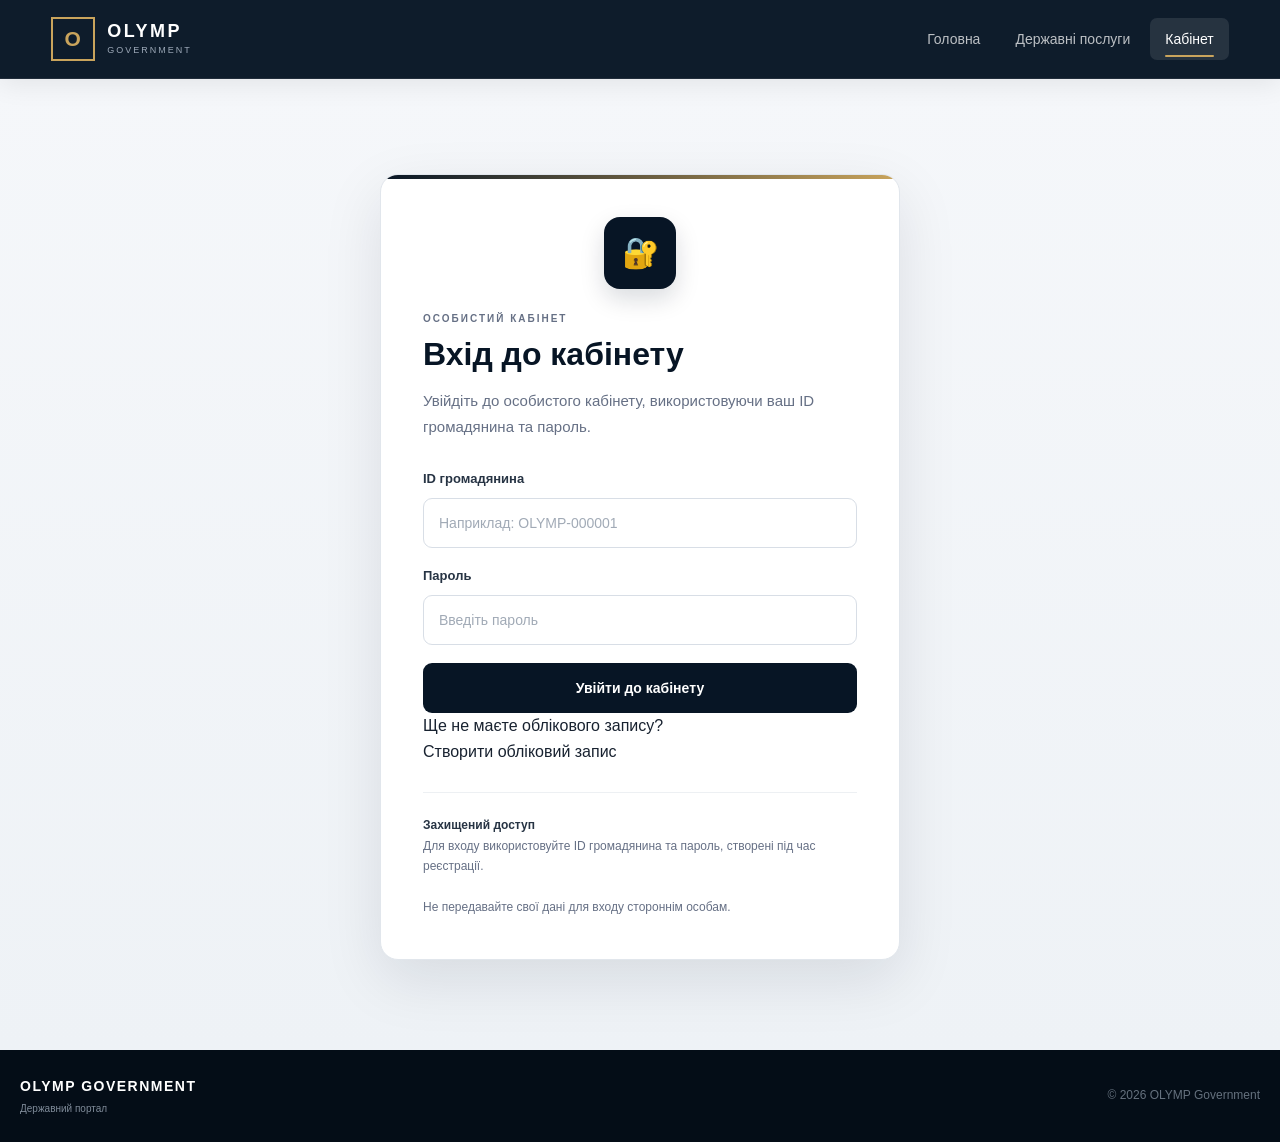
==== cabinet.html @ 383727b8 "Update cabinet.html" ====
<!DOCTYPE html>
<html lang="uk">

<head>

    <meta charset="UTF-8">

    <meta
        name="viewport"
        content="width=device-width, initial-scale=1.0"
    >

    <title>Особистий кабінет | OLYMP Government</title>

    <meta
        name="description"
        content="Особистий кабінет громадянина OLYMP Government"
    >

    <link
        rel="stylesheet"
        href="cabinet.css"
    >

</head>


<body>


<!-- =====================================================
     HEADER
===================================================== -->

<header class="cabinet-header">

    <div class="header-inner">


        <!-- BRAND -->

        <a
            href="index.html"
            class="brand"
        >

            <div class="brand-emblem">
                O
            </div>

            <div class="brand-text">

                <strong>
                    OLYMP
                </strong>

                <span>
                    GOVERNMENT
                </span>

            </div>

        </a>


        <!-- NAVIGATION -->

        <nav class="cabinet-nav">

            <a href="index.html">
                Головна
            </a>

            <a href="index.html#services">
                Державні послуги
            </a>

            <a
                href="cabinet.html"
                class="active"
            >
                Кабінет
            </a>

        </nav>


    </div>

</header>



<!-- =====================================================
     MAIN
===================================================== -->

<main class="cabinet-main">


    <!-- =================================================
         LOGIN
    ================================================== -->

    <section
        id="loginSection"
        class="login-section"
    >

        <div class="login-container">


            <div class="login-icon">
                🔐
            </div>


            <div class="section-label">
                ОСОБИСТИЙ КАБІНЕТ
            </div>


            <h1>
                Вхід до кабінету
            </h1>


            <p class="login-description">

                Увійдіть до особистого кабінету,
                використовуючи ваш ID громадянина
                та пароль.

            </p>


            <!-- LOGIN FORM -->

            <form
                id="loginForm"
                class="login-form"
                autocomplete="on"
            >


                <!-- ID -->

                <div class="form-group">

                    <label for="citizenId">
                        ID громадянина
                    </label>

                    <input
                        type="text"
                        id="citizenId"
                        name="citizenId"
                        placeholder="Наприклад: OLYMP-000001"
                        autocomplete="username"
                        autocapitalize="characters"
                        spellcheck="false"
                        required
                    >

                </div>


                <!-- PASSWORD -->

                <div class="form-group">

                    <label for="citizenPassword">
                        Пароль
                    </label>

                    <input
                        type="password"
                        id="citizenPassword"
                        name="password"
                        placeholder="Введіть пароль"
                        autocomplete="current-password"
                        required
                    >

                </div>


                <!-- ERROR -->

                <div
                    id="loginError"
                    class="form-error"
                ></div>


                <!-- BUTTON -->

                <button
                    type="submit"
                    id="loginButton"
                    class="primary-button"
                >

                    <span id="loginButtonText">
                        Увійти до кабінету
                    </span>

                </button>


            </form>


            <!-- REGISTER -->

            <div class="login-register">

                <p>
                    Ще не маєте облікового запису?
                </p>

                <a
                    href="register.html"
                    class="secondary-button"
                >
                    Створити обліковий запис
                </a>

            </div>


            <!-- HELP -->

            <div class="login-help">

                <strong>
                    Захищений доступ
                </strong>

                <br>

                Для входу використовуйте
                ID громадянина та пароль,
                створені під час реєстрації.

                <br><br>

                Не передавайте свої дані
                для входу стороннім особам.

            </div>


        </div>

    </section>



    <!-- =================================================
         CABINET
    ================================================== -->

    <section
        id="cabinetSection"
        class="cabinet-section hidden"
    >


        <!-- =================================================
             CABINET HEADER
        ================================================== -->

        <div class="cabinet-title-row">


            <div class="cabinet-welcome">


                <!-- SMALL AVATAR -->

                <div
                    id="cabinetHeaderAvatar"
                    class="cabinet-header-avatar"
                >

                    <span
                        id="cabinetHeaderAvatarPlaceholder"
                    >
                        👤
                    </span>

                    <img
                        id="cabinetHeaderAvatarImage"
                        src=""
                        alt="Аватар профілю"
                        style="display:none;"
                    >

                </div>


                <div>

                    <div class="section-label">
                        ОСОБИСТИЙ КАБІНЕТ
                    </div>


                    <h1>
                        Вітаємо у вашому кабінеті
                    </h1>


                    <p>
                        Тут зберігається ваша особиста
                        інформація та історія державних звернень.
                    </p>

                </div>


            </div>


            <button
                type="button"
                id="logoutButton"
                class="logout-button"
            >

                Вийти

            </button>


        </div>



        <!-- =================================================
             PROFILE
        ================================================== -->

        <section class="profile-card">


            <div class="card-header">


                <div>

                    <div class="card-label">
                        ГРОМАДЯНИН
                    </div>

                    <h2>
                        Особиста інформація
                    </h2>

                </div>


                <!-- =================================================
                     PROFILE AVATAR
                ================================================== -->

                <div
                    id="profileAvatar"
                    class="profile-avatar"
                    title="Аватар профілю"
                >

                    <span
                        id="profileAvatarPlaceholder"
                    >
                        👤
                    </span>

                    <img
                        id="profileAvatarImage"
                        src=""
                        alt="Аватар профілю"
                        style="display:none;"
                    >

                </div>


            </div>



            <!-- =================================================
                 PROFILE GRID
            ================================================== -->

            <div class="profile-grid">


                <!-- ID -->

                <div class="info-item">

                    <span>
                        ID громадянина
                    </span>

                    <strong
                        id="profileCitizenId"
                    >
                        —
                    </strong>

                </div>


                <!-- FULL NAME -->

                <div class="info-item">

                    <span>
                        ПІБ
                    </span>

                    <strong
                        id="profileFullName"
                    >
                        —
                    </strong>

                </div>


                <!-- BIRTH DATE -->

                <div class="info-item">

                    <span>
                        Дата народження
                    </span>

                    <strong
                        id="profileBirthDate"
                    >
                        —
                    </strong>

                </div>


                <!-- PHONE -->

                <div class="info-item">

                    <span>
                        Телефон
                    </span>

                    <strong
                        id="profilePhone"
                    >
                        —
                    </strong>

                </div>


                <!-- EMAIL -->

                <div class="info-item">

                    <span>
                        Email
                    </span>

                    <strong
                        id="profileEmail"
                    >
                        —
                    </strong>

                </div>


                <!-- DISCORD -->

                <div class="info-item">

                    <span>
                        Discord
                    </span>

                    <strong
                        id="profileDiscord"
                    >
                        —
                    </strong>

                </div>


                <!-- AVATAR -->

                <div class="info-item">

                    <span>
                        Аватар профілю
                    </span>

                    <strong
                        id="profileAvatarUrl"
                    >
                        Не встановлено
                    </strong>

                </div>


                <!-- REGISTRATION DATE -->

                <div class="info-item">

                    <span>
                        Дата реєстрації
                    </span>

                    <strong
                        id="profileCreatedAt"
                    >
                        —
                    </strong>

                </div>


                <!-- STATUS -->

                <div class="info-item">

                    <span>
                        Статус облікового запису
                    </span>

                    <strong
                        id="profileStatus"
                    >
                        —
                    </strong>

                </div>


            </div>


            <!-- =================================================
                 AVATAR SETTINGS
            ================================================== -->

            <div
                class="profile-avatar-settings"
                id="avatarSettings"
            >

                <div class="avatar-settings-header">

                    <div>

                        <div class="card-label">
                            НАЛАШТУВАННЯ ПРОФІЛЮ
                        </div>

                        <h3>
                            Аватар профілю
                        </h3>

                    </div>

                </div>


                <p class="avatar-description">

                    Вкажіть пряме посилання на зображення,
                    яке буде використовуватися як ваш аватар.

                </p>


                <div class="avatar-form">


                    <div class="form-group">

                        <label for="avatarUrlInput">
                            Посилання на аватар
                        </label>

                        <input
                            type="url"
                            id="avatarUrlInput"
                            name="avatar"
                            placeholder="https://example.com/avatar.png"
                            autocomplete="off"
                        >

                        <small>
                            Використовуйте пряме посилання
                            на зображення JPG, PNG або WEBP.
                        </small>

                    </div>


                    <button
                        type="button"
                        id="saveAvatarButton"
                        class="primary-button"
                    >

                        Зберегти аватар

                    </button>


                </div>


                <!-- AVATAR PREVIEW -->

                <div
                    id="avatarPreview"
                    class="avatar-preview"
                    style="display:none;"
                >

                    <span>
                        Попередній перегляд
                    </span>

                    <img
                        id="avatarPreviewImage"
                        src=""
                        alt="Попередній перегляд аватара"
                    >

                </div>


                <!-- AVATAR ERROR -->

                <div
                    id="avatarError"
                    class="form-error"
                ></div>

            </div>


        </section>



        <!-- =================================================
             STATISTICS
        ================================================== -->

        <section class="statistics-section">


            <div class="section-heading">

                <div class="card-label">
                    СТАТИСТИКА
                </div>

                <h2>
                    Мої звернення
                </h2>

            </div>



            <div class="statistics-grid">


                <!-- TOTAL -->

                <div class="stat-card">

                    <div class="stat-icon">
                        📋
                    </div>

                    <div class="stat-content">

                        <span>
                            Всього заявок
                        </span>

                        <strong
                            id="statTotal"
                        >
                            0
                        </strong>

                    </div>

                </div>


                <!-- PENDING -->

                <div class="stat-card">

                    <div class="stat-icon">
                        🟡
                    </div>

                    <div class="stat-content">

                        <span>
                            На розгляді
                        </span>

                        <strong
                            id="statPending"
                        >
                            0
                        </strong>

                    </div>

                </div>


                <!-- ACCEPTED -->

                <div class="stat-card">

                    <div class="stat-icon">
                        🔵
                    </div>

                    <div class="stat-content">

                        <span>
                            Прийнято
                        </span>

                        <strong
                            id="statAccepted"
                        >
                            0
                        </strong>

                    </div>

                </div>


                <!-- COMPLETED -->

                <div class="stat-card">

                    <div class="stat-icon">
                        🟢
                    </div>

                    <div class="stat-content">

                        <span>
                            Виконано
                        </span>

                        <strong
                            id="statCompleted"
                        >
                            0
                        </strong>

                    </div>

                </div>


                <!-- REJECTED -->

                <div class="stat-card">

                    <div class="stat-icon">
                        🔴
                    </div>

                    <div class="stat-content">

                        <span>
                            Відхилено
                        </span>

                        <strong
                            id="statRejected"
                        >
                            0
                        </strong>

                    </div>

                </div>


                <!-- CLOSED -->

                <div class="stat-card">

                    <div class="stat-icon">
                        ⚫
                    </div>

                    <div class="stat-content">

                        <span>
                            Закрито
                        </span>

                        <strong
                            id="statClosed"
                        >
                            0
                        </strong>

                    </div>

                </div>


            </div>

        </section>



        <!-- =================================================
             APPLICATIONS
        ================================================== -->

        <section class="applications-section">


            <div class="section-heading">


                <div>

                    <div class="card-label">
                        ДЕРЖАВНІ ЗВЕРНЕННЯ
                    </div>

                    <h2>
                        Мої заявки
                    </h2>

                    <p>
                        Перегляд усіх ваших звернень
                        до державних органів.
                    </p>

                </div>


                <a
                    href="index.html#services"
                    class="secondary-button"
                >
                    Подати нову заявку
                </a>


            </div>



            <!-- APPLICATIONS LIST -->

            <div
                id="applicationsList"
                class="applications-list"
            >


                <!-- LOADING -->

                <div
                    id="applicationsLoading"
                    class="applications-loading"
                >

                    <div class="loader"></div>

                    <span>
                        Завантаження заявок...
                    </span>

                </div>


                <!-- EMPTY -->

                <div
                    id="applicationsEmpty"
                    class="history-empty hidden"
                >

                    <div class="history-icon">
                        📁
                    </div>

                    <h3>
                        У вас ще немає заявок
                    </h3>

                    <p>
                        Після подання державного звернення
                        воно з'явиться у цьому розділі.
                    </p>

                    <a
                        href="index.html#services"
                        class="primary-button"
                    >
                        Подати заявку
                    </a>

                </div>


            </div>


        </section>



        <!-- =================================================
             APPLICATION DETAILS
        ================================================== -->

        <section
            id="applicationDetails"
            class="application-details hidden"
        >


            <div class="section-heading">

                <div class="card-label">
                    ДЕРЖАВНЕ ЗВЕРНЕННЯ
                </div>

                <h2>
                    Деталі заявки
                </h2>

            </div>



            <div class="application-card">


                <!-- TOP -->

                <div class="application-top">


                    <div>

                        <span class="application-label">
                            НОМЕР ЗАЯВКИ
                        </span>


                        <div class="application-number-row">

                            <strong
                                id="applicationNumberView"
                            >
                                —
                            </strong>


                            <button
                                type="button"
                                id="copyNumberButton"
                                class="copy-button"
                            >
                                Копіювати
                            </button>

                        </div>

                    </div>


                    <!-- STATUS -->

                    <div
                        id="applicationStatus"
                        class="status-badge status-pending"
                    >
                        🟡 На розгляді
                    </div>


                </div>



                <!-- BASIC DATA -->

                <div class="application-grid">


                    <div class="info-item">

                        <span>
                            Дата подання
                        </span>

                        <strong
                            id="applicationDate"
                        >
                            —
                        </strong>

                    </div>


                    <div class="info-item">

                        <span>
                            Державна послуга
                        </span>

                        <strong
                            id="applicationService"
                        >
                            —
                        </strong>

                    </div>


                    <div class="info-item">

                        <span>
                            Відповідальний
                        </span>

                        <strong
                            id="applicationResponsible"
                        >
                            —
                        </strong>

                    </div>


                    <div class="info-item">

                        <span>
                            Код заявки
                        </span>

                        <strong
                            id="applicationAccessCode"
                        >
                            —
                        </strong>

                    </div>


                </div>



                <!-- MESSAGE -->

                <div class="application-block">

                    <span>
                        ОПИС ЗВЕРНЕННЯ
                    </span>


                    <div
                        id="applicationMessage"
                        class="text-box"
                    >
                        —
                    </div>

                </div>



                <!-- GOVERNMENT ANSWER -->

                <div class="application-block">

                    <span>
                        ВІДПОВІДЬ ДЕРЖАВНОГО ОРГАНУ
                    </span>


                    <div
                        id="applicationComment"
                        class="text-box government-answer"
                    >
                        Відповідь ще не надана.
                    </div>

                </div>


            </div>


        </section>



        <!-- =================================================
             SECURITY
        ================================================== -->

        <div class="security-notice">


            <div class="security-icon">
                🔒
            </div>


            <div>

                <strong>
                    Захищений доступ
                </strong>


                <p>
                    Не передавайте ID громадянина
                    та пароль стороннім особам.
                    Дані ваших заявок доступні
                    лише після авторизації.
                </p>

            </div>


        </div>


    </section>


</main>



<!-- =====================================================
     FOOTER
===================================================== -->

<footer class="cabinet-footer">


    <div>

        <strong>
            OLYMP GOVERNMENT
        </strong>

        <span>
            Державний портал
        </span>

    </div>


    <div>

        © 2026 OLYMP Government

    </div>


</footer>



<!-- =====================================================
     LOADING OVERLAY
===================================================== -->

<div
    id="loadingOverlay"
    class="loading-overlay hidden"
>

    <div class="loading-box">


        <div class="loader"></div>


        <strong>
            Обробка запиту
        </strong>


        <span>
            Будь ласка, зачекайте...
        </span>


    </div>

</div>



<!-- =====================================================
     TOAST
===================================================== -->

<div
    id="toast"
    class="toast"
></div>



<!-- =====================================================
     JAVASCRIPT
===================================================== -->

<script src="cabinet.js"></script>


</body>

</html>
---- cabinet.css ----
/* =========================================================
   OLYMP GOVERNMENT
   PERSONAL CABINET
   cabinet.css
========================================================= */


/* =========================================================
   RESET
========================================================= */

* {
    margin: 0;
    padding: 0;
    box-sizing: border-box;
}

html {
    scroll-behavior: smooth;
}

body {
    font-family:
        Arial,
        Helvetica,
        sans-serif;

    color: #182230;

    background: #f5f7fa;

    line-height: 1.6;

    min-height: 100vh;
}

button,
input,
select,
textarea {
    font-family: inherit;
}

button {
    cursor: pointer;
}

a {
    color: inherit;
    text-decoration: none;
}


/* =========================================================
   VARIABLES
========================================================= */

:root {

    --navy: #071525;
    --navy-light: #0d2037;
    --navy-soft: #102b47;

    --blue: #1677d2;
    --blue-dark: #0d5ea9;

    --gold: #c9a45c;
    --gold-light: #dfc27e;

    --light: #f5f7fa;
    --border: #e1e6ed;

    --text: #182230;
    --text-dark: #071525;

    --muted: #667085;
    --muted-light: #87909d;

    --white: #ffffff;

    --success: #15803d;
    --success-bg: #dcfce7;

    --warning: #8a6500;
    --warning-bg: #fff4c2;

    --danger: #b42318;
    --danger-bg: #fee2e2;

    --info: #175cd3;
    --info-bg: #e6f0ff;

    --closed: #374151;
    --closed-bg: #e5e7eb;

    --shadow:
        0 12px 35px rgba(7, 21, 37, 0.06);

    --shadow-large:
        0 20px 60px rgba(7, 21, 37, 0.10);
}


/* =========================================================
   GLOBAL HELPERS
========================================================= */

.hidden {
    display: none !important;
}


/* =========================================================
   HEADER
========================================================= */

.cabinet-header {

    position: sticky;

    top: 0;
    left: 0;

    width: 100%;

    z-index: 1000;

    background:
        rgba(7, 21, 37, 0.97);

    backdrop-filter: blur(18px);

    -webkit-backdrop-filter: blur(18px);

    border-bottom:
        1px solid rgba(255,255,255,0.08);

    box-shadow:
        0 5px 25px rgba(0,0,0,0.08);
}


/* =========================================================
   HEADER INNER
========================================================= */

.header-inner {

    width: min(1250px, 92%);

    min-height: 78px;

    margin: 0 auto;

    display: flex;

    align-items: center;

    justify-content: space-between;

    gap: 30px;
}


/* =========================================================
   BRAND
========================================================= */

.brand {

    display: flex;

    align-items: center;

    gap: 12px;

    color: white;

    flex-shrink: 0;
}

.brand:hover {
    color: white;
}


/* =========================================================
   BRAND EMBLEM
========================================================= */

.brand-emblem {

    width: 44px;
    height: 44px;

    border:
        2px solid var(--gold);

    display: flex;

    align-items: center;
    justify-content: center;

    color: var(--gold);

    font-size: 21px;

    font-weight: 800;

    letter-spacing: 1px;

    transition: .25s;
}

.brand:hover .brand-emblem {

    background:
        rgba(201,164,92,0.08);

    transform: rotate(-3deg);
}


/* =========================================================
   BRAND TEXT
========================================================= */

.brand-text {

    display: flex;

    flex-direction: column;

    line-height: 1.1;
}

.brand-text strong {

    font-size: 18px;

    letter-spacing: 2.5px;

    color: white;
}

.brand-text span {

    margin-top: 4px;

    font-size: 9px;

    letter-spacing: 2px;

    color: #9da9b8;
}


/* =========================================================
   NAVIGATION
========================================================= */

.cabinet-nav {

    display: flex;

    align-items: center;

    gap: 5px;
}

.cabinet-nav a {

    position: relative;

    padding: 10px 15px;

    border-radius: 7px;

    color:
        rgba(255,255,255,0.72);

    font-size: 14px;

    transition:
        background .2s,
        color .2s;
}

.cabinet-nav a:hover {

    color: white;

    background:
        rgba(255,255,255,0.07);
}

.cabinet-nav a.active {

    color: white;

    background:
        rgba(255,255,255,0.10);
}

.cabinet-nav a.active::after {

    content: "";

    position: absolute;

    left: 15px;
    right: 15px;

    bottom: 3px;

    height: 2px;

    background: var(--gold);

    border-radius: 2px;
}


/* =========================================================
   MAIN
========================================================= */

.cabinet-main {

    min-height:
        calc(100vh - 150px);

    padding:
        70px 20px 90px;

    background:
        linear-gradient(
            180deg,
            #f5f7fa 0%,
            #eef2f6 100%
        );
}


/* =========================================================
   LOGIN SECTION
========================================================= */

.login-section {

    width: min(520px, 100%);

    margin:
        25px auto 0;
}


/* =========================================================
   LOGIN CONTAINER
========================================================= */

.login-container {

    background: white;

    border:
        1px solid #e1e6ec;

    border-radius: 18px;

    padding: 42px;

    box-shadow:
        var(--shadow-large);

    position: relative;

    overflow: hidden;
}

.login-container::before {

    content: "";

    position: absolute;

    top: 0;
    left: 0;

    width: 100%;
    height: 4px;

    background:
        linear-gradient(
            90deg,
            var(--navy),
            var(--gold)
        );
}


/* =========================================================
   LOGIN ICON
========================================================= */

.login-icon {

    width: 72px;
    height: 72px;

    margin:
        0 auto 22px;

    border-radius: 16px;

    background:
        var(--navy);

    color: white;

    display: flex;

    align-items: center;
    justify-content: center;

    font-size: 30px;

    box-shadow:
        0 10px 25px rgba(7,21,37,.15);
}


/* =========================================================
   SECTION LABEL
========================================================= */

.section-label {

    color: #667085;

    font-size: 10px;

    font-weight: 800;

    letter-spacing: 2px;

    margin-bottom: 8px;
}


/* =========================================================
   LOGIN TITLE
========================================================= */

.login-container h1 {

    color: var(--navy);

    font-size: 32px;

    line-height: 1.2;

    margin: 0;
}


/* =========================================================
   LOGIN DESCRIPTION
========================================================= */

.login-description {

    color: var(--muted);

    line-height: 1.7;

    margin:
        15px 0 30px;

    font-size: 15px;
}


/* =========================================================
   LOGIN FORM
========================================================= */

.login-form {

    display: flex;

    flex-direction: column;

    gap: 18px;
}


/* =========================================================
   FORM GROUP
========================================================= */

.login-form .form-group {

    display: flex;

    flex-direction: column;

    gap: 8px;

    margin: 0;
}


/* =========================================================
   FORM LABEL
========================================================= */

.login-form .form-group label {

    color: #273444;

    font-size: 13px;

    font-weight: 700;
}


/* =========================================================
   FORM INPUT
========================================================= */

.login-form .form-group input {

    width: 100%;

    min-height: 50px;

    padding:
        13px 15px;

    border:
        1px solid #d8dee6;

    border-radius: 9px;

    outline: none;

    background: white;

    color: var(--text);

    font-size: 14px;

    transition:
        border-color .2s,
        box-shadow .2s,
        background .2s;
}

.login-form .form-group input::placeholder {

    color: #a1aab6;
}

.login-form .form-group input:hover {

    border-color:
        #b9c1cc;
}

.login-form .form-group input:focus {

    border-color:
        var(--blue);

    box-shadow:
        0 0 0 3px
        rgba(22,119,210,.10);
}


/* =========================================================
   PRIMARY BUTTON
========================================================= */

.primary-button {

    width: 100%;

    min-height: 50px;

    border: none;

    border-radius: 9px;

    background:
        var(--navy);

    color: white;

    padding:
        14px 20px;

    font-size: 14px;

    font-weight: 700;

    transition:
        background .2s,
        transform .2s,
        box-shadow .2s;
}

.primary-button:hover {

    background:
        #10263d;

    transform:
        translateY(-1px);

    box-shadow:
        0 8px 20px rgba(7,21,37,.15);
}

.primary-button:active {

    transform:
        translateY(0);
}

.primary-button:disabled {

    opacity: .65;

    cursor: not-allowed;

    transform: none;

    box-shadow: none;
}


/* =========================================================
   FORM ERROR
========================================================= */

.form-error {

    display: none;

    padding:
        12px 14px;

    border-radius: 9px;

    background:
        #fff0f0;

    color:
        var(--danger);

    border:
        1px solid #ffd1d1;

    font-size: 13px;

    line-height: 1.5;
}

.form-error.visible {

    display: block;
}


/* =========================================================
   LOGIN HELP
========================================================= */

.login-help {

    margin-top: 28px;

    padding-top: 22px;

    border-top:
        1px solid #edf0f3;

    color: #667085;

    font-size: 12px;

    line-height: 1.7;
}

.login-help strong {

    color: #273444;
}


/* =========================================================
   CABINET SECTION
========================================================= */

.cabinet-section {

    width: min(1250px, 100%);

    margin: 0 auto;
}


/* =========================================================
   CABINET TITLE
========================================================= */

.cabinet-title-row {

    display: flex;

    align-items: flex-end;

    justify-content: space-between;

    gap: 30px;

    margin-bottom: 32px;
}

.cabinet-title-row h1 {

    color:
        var(--navy);

    font-size:
        clamp(30px, 4vw, 40px);

    line-height: 1.15;

    margin: 0;
}

.cabinet-title-row p {

    color:
        var(--muted);

    margin-top: 9px;

    font-size: 14px;
}


/* =========================================================
   LOGOUT BUTTON
========================================================= */

.logout-button {

    flex-shrink: 0;

    border:
        1px solid #d8dee6;

    background:
        white;

    color:
        #273444;

    padding:
        12px 20px;

    border-radius: 9px;

    font-size: 13px;

    font-weight: 700;

    transition:
        background .2s,
        border-color .2s,
        transform .2s;
}

.logout-button:hover {

    background:
        #f8fafc;

    border-color:
        #b9c1cc;

    transform:
        translateY(-1px);
}


/* =========================================================
   PROFILE CARD
========================================================= */

.profile-card,
.application-card {

    background:
        white;

    border:
        1px solid #e1e6ec;

    border-radius:
        17px;

    box-shadow:
        var(--shadow);

    overflow:
        hidden;
}

.profile-card {

    margin-bottom:
        35px;
}


/* =========================================================
   CARD HEADER
========================================================= */

.card-header {

    display: flex;

    align-items: center;

    justify-content: space-between;

    gap: 20px;

    padding:
        27px 30px;

    border-bottom:
        1px solid #edf0f3;
}

.card-header h2 {

    color:
        var(--navy);

    font-size:
        23px;

    line-height: 1.2;

    margin:
        4px 0 0;
}

.card-label {

    color:
        #87909d;

    font-size:
        10px;

    font-weight:
        800;

    letter-spacing:
        1.7px;
}


/* =========================================================
   PROFILE AVATAR
========================================================= */

.profile-avatar {

    width: 54px;
    height: 54px;

    border-radius: 14px;

    background:
        var(--navy);

    color: white;

    display: flex;

    align-items: center;
    justify-content: center;

    font-size: 24px;

    flex-shrink: 0;
}


/* =========================================================
   PROFILE GRID
========================================================= */

.profile-grid {

    display: grid;

    grid-template-columns:
        repeat(3, 1fr);

    gap: 1px;

    background:
        #edf0f3;
}


/* =========================================================
   INFO ITEM
========================================================= */

.info-item {

    background:
        white;

    padding:
        22px 25px;

    min-width: 0;

    display: flex;

    flex-direction: column;

    gap: 7px;
}

.info-item span {

    color:
        #87909d;

    font-size:
        11px;

    font-weight:
        600;
}

.info-item strong {

    color:
        #1d2939;

    font-size:
        15px;

    font-weight:
        700;

    word-break:
        break-word;
}


/* =========================================================
   APPLICATIONS SECTION
========================================================= */

.applications-section {

    margin-top:
        35px;
}


/* =========================================================
   APPLICATION SECTION HEADING
========================================================= */

.applications-section .section-heading {

    margin-bottom:
        16px;
}

.applications-section .section-heading h2 {

    color:
        var(--navy);

    font-size:
        23px;

    line-height:
        1.2;

    margin:
        4px 0 0;
}


/* =========================================================
   APPLICATION TOP
========================================================= */

.application-top {

    display: flex;

    align-items: center;

    justify-content: space-between;

    gap: 25px;

    padding:
        27px 30px;

    border-bottom:
        1px solid #edf0f3;
}

.application-label {

    display: block;

    color:
        #87909d;

    font-size:
        10px;

    font-weight:
        800;

    letter-spacing:
        1.5px;

    margin-bottom:
        8px;
}


/* =========================================================
   APPLICATION NUMBER
========================================================= */

.application-number-row {

    display: flex;

    align-items: center;

    gap: 12px;
}

.application-number-row strong {

    color:
        var(--navy);

    font-size:
        24px;

    letter-spacing:
        .5px;

    line-height:
        1.2;

    word-break:
        break-word;
}


/* =========================================================
   COPY BUTTON
========================================================= */

.copy-button {

    border:
        1px solid #d8dee6;

    background:
        white;

    color:
        #273444;

    padding:
        7px 11px;

    border-radius:
        7px;

    font-size:
        11px;

    font-weight:
        600;

    transition:
        background .2s,
        border-color .2s;
}

.copy-button:hover {

    background:
        #f5f7fa;

    border-color:
        #b9c1cc;
}


/* =========================================================
   STATUS BADGES
========================================================= */

.status-badge {

    display:
        inline-flex;

    align-items:
        center;

    justify-content:
        center;

    padding:
        9px 14px;

    border-radius:
        999px;

    font-size:
        12px;

    font-weight:
        700;

    line-height:
        1.2;

    white-space:
        nowrap;
}


/* PENDING */

.status-pending {

    background:
        var(--warning-bg);

    color:
        var(--warning);
}


/* ACCEPTED */

.status-accepted {

    background:
        var(--info-bg);

    color:
        var(--info);
}


/* COMPLETED */

.status-completed {

    background:
        var(--success-bg);

    color:
        var(--success);
}


/* REJECTED */

.status-rejected {

    background:
        var(--danger-bg);

    color:
        var(--danger);
}


/* CLOSED */

.status-closed {

    background:
        var(--closed-bg);

    color:
        var(--closed);
}


/* =========================================================
   APPLICATION GRID
========================================================= */

.application-grid {

    display: grid;

    grid-template-columns:
        repeat(4, 1fr);

    gap: 1px;

    background:
        #edf0f3;
}


/* =========================================================
   APPLICATION BLOCK
========================================================= */

.application-block {

    padding:
        24px 30px;

    border-top:
        1px solid #edf0f3;
}

.application-block > span {

    display:
        block;

    color:
        #87909d;

    font-size:
        11px;

    font-weight:
        700;

    letter-spacing:
        .3px;

    margin-bottom:
        10px;
}


/* =========================================================
   TEXT BOX
========================================================= */

.text-box {

    color:
        #273444;

    background:
        #f8fafc;

    border:
        1px solid #edf0f3;

    border-radius:
        10px;

    padding:
        15px;

    min-height:
        45px;

    font-size:
        14px;

    line-height:
        1.7;

    white-space:
        pre-wrap;

    word-break:
        break-word;
}

.government-answer {

    min-height:
        55px;
}


/* =========================================================
   HISTORY
========================================================= */

.history-empty {

    background:
        white;

    border:
        1px solid #e1e6ec;

    border-radius:
        17px;

    padding:
        50px 25px;

    text-align:
        center;

    box-shadow:
        var(--shadow);
}

.history-icon {

    font-size:
        38px;

    margin-bottom:
        12px;
}

.history-empty h3 {

    color:
        var(--navy);

    font-size:
        20px;

    margin:
        0 0 8px;
}

.history-empty p {

    max-width:
        560px;

    margin:
        0 auto;

    color:
        var(--muted);

    font-size:
        13px;

    line-height:
        1.7;
}


/* =========================================================
   SECURITY NOTICE
========================================================= */

.security-notice {

    margin-top:
        35px;

    display:
        flex;

    align-items:
        center;

    gap:
        15px;

    padding:
        18px 20px;

    background:
        #eef6ff;

    border:
        1px solid #d7e9ff;

    border-radius:
        12px;

    color:
        #174a7c;
}

.security-icon {

    width:
        42px;

    height:
        42px;

    flex-shrink:
        0;

    border-radius:
        10px;

    background:
        rgba(22,119,210,.08);

    display:
        flex;

    align-items:
        center;

    justify-content:
        center;

    font-size:
        22px;
}

.security-notice strong {

    display:
        block;

    margin-bottom:
        3px;

    font-size:
        13px;
}

.security-notice p {

    margin:
        0;

    font-size:
        12px;
}


/* =========================================================
   FOOTER
========================================================= */

.cabinet-footer {

    background:
        #040d17;

    color:
        white;

    min-height:
        90px;

    padding:
        25px max(20px, calc((100% - 1250px) / 2));

    display:
        flex;

    align-items:
        center;

    justify-content:
        space-between;

    gap:
        30px;

    font-size:
        12px;
}

.cabinet-footer strong {

    display:
        block;

    color:
        white;

    font-size:
        14px;

    letter-spacing:
        1.5px;
}

.cabinet-footer span {

    display:
        block;

    color:
        #7f8b99;

    font-size:
        10px;

    margin-top:
        3px;
}

.cabinet-footer > div:last-child {

    color:
        #65717e;
}


/* =========================================================
   LOADING OVERLAY
========================================================= */

.loading-overlay {

    position:
        fixed;

    inset:
        0;

    z-index:
        5000;

    display:
        flex;

    align-items:
        center;

    justify-content:
        center;

    background:
        rgba(7,21,37,.58);

    backdrop-filter:
        blur(5px);

    -webkit-backdrop-filter:
        blur(5px);
}

.loading-box {

    width:
        min(300px, calc(100% - 40px));

    background:
        white;

    border-radius:
        16px;

    padding:
        30px;

    text-align:
        center;

    box-shadow:
        0 20px 60px rgba(0,0,0,.2);

    display:
        flex;

    flex-direction:
        column;

    align-items:
        center;

    gap:
        7px;
}

.loading-box strong {

    color:
        var(--navy);

    font-size:
        15px;
}

.loading-box span {

    color:
        var(--muted);

    font-size:
        12px;
}


/* =========================================================
   LOADER
========================================================= */

.loader {

    width:
        40px;

    height:
        40px;

    border:
        4px solid #e6e9ed;

    border-top-color:
        var(--navy);

    border-radius:
        50%;

    animation:
        olympSpin .8s linear infinite;

    margin-bottom:
        7px;
}

@keyframes olympSpin {

    from {
        transform: rotate(0deg);
    }

    to {
        transform: rotate(360deg);
    }

}


/* =========================================================
   BUTTON LOADER
========================================================= */

.button-loader {

    display:
        inline-block;

    width:
        14px;

    height:
        14px;

    border:
        2px solid rgba(255,255,255,.4);

    border-top-color:
        white;

    border-radius:
        50%;

    animation:
        olympSpin .7s linear infinite;

    vertical-align:
        -2px;

    margin-right:
        6px;
}


/* =========================================================
   TOAST
========================================================= */

.toast {

    position:
        fixed;

    right:
        25px;

    bottom:
        25px;

    z-index:
        6000;

    max-width:
        380px;

    background:
        var(--navy);

    color:
        white;

    padding:
        13px 18px;

    border-radius:
        10px;

    box-shadow:
        0 10px 30px rgba(0,0,0,.18);

    transform:
        translateY(20px);

    opacity:
        0;

    pointer-events:
        none;

    transition:
        opacity .25s,
        transform .25s;

    font-size:
        13px;
}

.toast.visible {

    opacity:
        1;

    transform:
        translateY(0);
}

.toast.success {

    background:
        #126b3f;
}

.toast.error {

    background:
        #b42318;
}


/* =========================================================
   FOCUS ACCESSIBILITY
========================================================= */

button:focus-visible,
a:focus-visible,
input:focus-visible {

    outline:
        3px solid
        rgba(22,119,210,.25);

    outline-offset:
        2px;
}


/* =========================================================
   TABLET
========================================================= */

@media (max-width: 950px) {

    .header-inner {

        width:
            min(1250px, 94%);
    }

    .cabinet-main {

        padding:
            55px 18px 70px;
    }

    .profile-grid {

        grid-template-columns:
            repeat(2, 1fr);
    }

    .application-grid {

        grid-template-columns:
            repeat(2, 1fr);
    }

}


/* =========================================================
   MOBILE NAVIGATION
========================================================= */

@media (max-width: 750px) {

    .header-inner {

        min-height:
            70px;

        width:
            94%;
    }

    .cabinet-nav {

        display:
            none;
    }

    .brand-emblem {

        width:
            40px;

        height:
            40px;

        font-size:
            19px;
    }

    .brand-text strong {

        font-size:
            16px;
    }

    .brand-text span {

        font-size:
            8px;
    }

    .cabinet-main {

        padding:
            40px 15px 60px;
    }

    .cabinet-title-row {

        align-items:
            flex-start;

        flex-direction:
            column;

        gap:
            20px;
    }

    .logout-button {

        width:
            100%;
    }

}


/* =========================================================
   MOBILE
========================================================= */

@media (max-width: 600px) {

    .login-section {

        margin-top:
            0;
    }

    .login-container {

        padding:
            32px 22px;

        border-radius:
            15px;
    }

    .login-container h1 {

        font-size:
            27px;
    }

    .login-description {

        font-size:
            14px;

        margin-bottom:
            25px;
    }

    .login-icon {

        width:
            62px;

        height:
            62px;

        font-size:
            26px;

        margin-bottom:
            18px;
    }

    .cabinet-title-row h1 {

        font-size:
            27px;
    }

    .profile-grid {

        grid-template-columns:
            1fr;
    }

    .application-grid {

        grid-template-columns:
            1fr;
    }

    .card-header {

        padding:
            22px 20px;
    }

    .card-header h2 {

        font-size:
            20px;
    }

    .profile-avatar {

        width:
            46px;

        height:
            46px;

        font-size:
            20px;
    }

    .info-item {

        padding:
            18px 20px;
    }

    .application-top {

        padding:
            22px 20px;

        flex-direction:
            column;

        align-items:
            flex-start;

        gap:
            18px;
    }

    .application-number-row {

        align-items:
            flex-start;

        flex-direction:
            column;

        gap:
            9px;
    }

    .application-number-row strong {

        font-size:
            21px;
    }

    .application-block {

        padding:
            20px;
    }

    .history-empty {

        padding:
            40px 20px;
    }

    .security-notice {

        align-items:
            flex-start;

        padding:
            16px;
    }

    .security-icon {

        width:
            38px;

        height:
            38px;

        font-size:
            19px;
    }

    .cabinet-footer {

        flex-direction:
            column;

        align-items:
            flex-start;

        padding:
            25px 20px;

        gap:
            15px;
    }

    .toast {

        left:
            15px;

        right:
            15px;

        bottom:
            15px;

        max-width:
            none;

        text-align:
            center;
    }

}


/* =========================================================
   SMALL MOBILE
========================================================= */

@media (max-width: 400px) {

    .login-container {

        padding:
            28px 18px;
    }

    .login-container h1 {

        font-size:
            25px;
    }

    .cabinet-title-row h1 {

        font-size:
            24px;
    }

    .application-number-row strong {

        font-size:
            19px;
    }

}
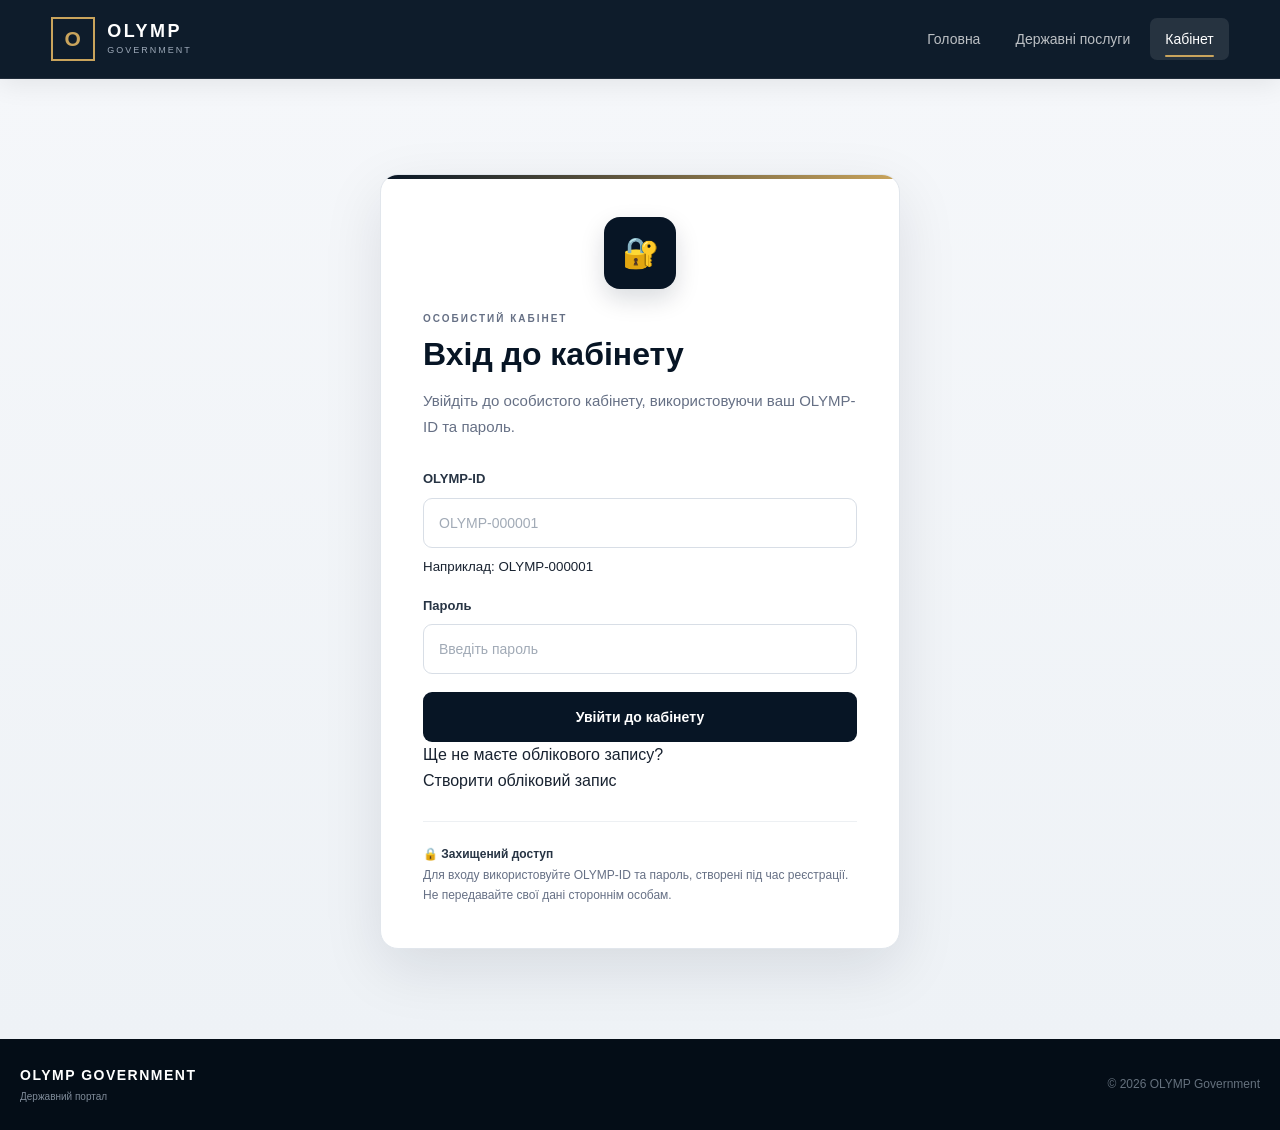
==== commit 0866b829: "Update cabinet.html" ====
--- a/cabinet.html
+++ b/cabinet.html
@@ -36,9 +36,6 @@
 
     <div class="header-inner">
 
-
-        <!-- BRAND -->
-
         <a
             href="index.html"
             class="brand"
@@ -62,8 +59,6 @@
 
         </a>
 
-
-        <!-- NAVIGATION -->
 
         <nav class="cabinet-nav">
 
@@ -84,7 +79,6 @@
 
         </nav>
 
-
     </div>
 
 </header>
@@ -128,13 +122,11 @@
             <p class="login-description">
 
                 Увійдіть до особистого кабінету,
-                використовуючи ваш ID громадянина
+                використовуючи ваш OLYMP-ID
                 та пароль.
 
             </p>
 
-
-            <!-- LOGIN FORM -->
 
             <form
                 id="loginForm"
@@ -143,29 +135,30 @@
             >
 
 
-                <!-- ID -->
-
                 <div class="form-group">
 
                     <label for="citizenId">
-                        ID громадянина
+                        OLYMP-ID
                     </label>
 
                     <input
                         type="text"
                         id="citizenId"
                         name="citizenId"
-                        placeholder="Наприклад: OLYMP-000001"
+                        placeholder="OLYMP-000001"
                         autocomplete="username"
                         autocapitalize="characters"
                         spellcheck="false"
+                        maxlength="11"
                         required
                     >
 
-                </div>
-
-
-                <!-- PASSWORD -->
+                    <small>
+                        Наприклад: OLYMP-000001
+                    </small>
+
+                </div>
+
 
                 <div class="form-group">
 
@@ -185,15 +178,11 @@
                 </div>
 
 
-                <!-- ERROR -->
-
                 <div
                     id="loginError"
                     class="form-error"
                 ></div>
 
-
-                <!-- BUTTON -->
 
                 <button
                     type="submit"
@@ -207,11 +196,8 @@
 
                 </button>
 
-
             </form>
 
-
-            <!-- REGISTER -->
 
             <div class="login-register">
 
@@ -229,24 +215,22 @@
             </div>
 
 
-            <!-- HELP -->
-
             <div class="login-help">
 
                 <strong>
-                    Захищений доступ
+                    🔒 Захищений доступ
                 </strong>
 
-                <br>
-
-                Для входу використовуйте
-                ID громадянина та пароль,
-                створені під час реєстрації.
-
-                <br><br>
-
-                Не передавайте свої дані
-                для входу стороннім особам.
+                <p>
+                    Для входу використовуйте
+                    OLYMP-ID та пароль,
+                    створені під час реєстрації.
+                </p>
+
+                <p>
+                    Не передавайте свої дані
+                    стороннім особам.
+                </p>
 
             </div>
 
@@ -273,52 +257,20 @@
 
         <div class="cabinet-title-row">
 
-
-            <div class="cabinet-welcome">
-
-
-                <!-- SMALL AVATAR -->
-
-                <div
-                    id="cabinetHeaderAvatar"
-                    class="cabinet-header-avatar"
-                >
-
-                    <span
-                        id="cabinetHeaderAvatarPlaceholder"
-                    >
-                        👤
-                    </span>
-
-                    <img
-                        id="cabinetHeaderAvatarImage"
-                        src=""
-                        alt="Аватар профілю"
-                        style="display:none;"
-                    >
-
-                </div>
-
-
-                <div>
-
-                    <div class="section-label">
-                        ОСОБИСТИЙ КАБІНЕТ
-                    </div>
-
-
-                    <h1>
-                        Вітаємо у вашому кабінеті
-                    </h1>
-
-
-                    <p>
-                        Тут зберігається ваша особиста
-                        інформація та історія державних звернень.
-                    </p>
-
-                </div>
-
+            <div>
+
+                <div class="section-label">
+                    ОСОБИСТИЙ КАБІНЕТ
+                </div>
+
+                <h1>
+                    Вітаємо у вашому кабінеті
+                </h1>
+
+                <p>
+                    Тут зберігається ваша особиста
+                    інформація та історія державних звернень.
+                </p>
 
             </div>
 
@@ -328,11 +280,8 @@
                 id="logoutButton"
                 class="logout-button"
             >
-
                 Вийти
-
             </button>
-
 
         </div>
 
@@ -347,7 +296,6 @@
 
             <div class="card-header">
 
-
                 <div>
 
                     <div class="card-label">
@@ -361,163 +309,172 @@
                 </div>
 
 
-                <!-- =================================================
-                     PROFILE AVATAR
-                ================================================== -->
-
-                <div
-                    id="profileAvatar"
-                    class="profile-avatar"
-                    title="Аватар профілю"
-                >
-
-                    <span
-                        id="profileAvatarPlaceholder"
+                <!-- AVATAR -->
+
+                <div class="profile-avatar-wrapper">
+
+                    <div
+                        id="profileAvatar"
+                        class="profile-avatar"
                     >
                         👤
-                    </span>
-
-                    <img
-                        id="profileAvatarImage"
-                        src=""
-                        alt="Аватар профілю"
-                        style="display:none;"
-                    >
-
-                </div>
-
-
-            </div>
-
-
-
-            <!-- =================================================
-                 PROFILE GRID
-            ================================================== -->
+                    </div>
+
+                    <div class="avatar-actions">
+
+                        <label
+                            for="avatarInput"
+                            class="avatar-button"
+                        >
+                            Змінити аватар
+                        </label>
+
+                        <input
+                            type="file"
+                            id="avatarInput"
+                            accept="image/png,image/jpeg,image/webp"
+                            hidden
+                        >
+
+                        <button
+                            type="button"
+                            id="saveAvatarButton"
+                            class="avatar-save-button hidden"
+                        >
+                            Зберегти аватар
+                        </button>
+
+                        <button
+                            type="button"
+                            id="removeAvatarButton"
+                            class="avatar-remove-button hidden"
+                        >
+                            Видалити
+                        </button>
+
+                    </div>
+
+                </div>
+
+            </div>
+
+
+            <!-- AVATAR PREVIEW -->
+
+            <div
+                id="avatarPreviewBox"
+                class="avatar-preview-box hidden"
+            >
+
+                <span>
+                    Попередній перегляд
+                </span>
+
+                <img
+                    id="avatarPreview"
+                    src=""
+                    alt="Попередній перегляд аватара"
+                >
+
+            </div>
+
+
+
+            <!-- PROFILE GRID -->
 
             <div class="profile-grid">
 
 
-                <!-- ID -->
-
                 <div class="info-item">
 
                     <span>
-                        ID громадянина
-                    </span>
-
-                    <strong
-                        id="profileCitizenId"
-                    >
+                        OLYMP-ID
+                    </span>
+
+                    <strong id="profileCitizenId">
                         —
                     </strong>
 
                 </div>
 
 
-                <!-- FULL NAME -->
-
                 <div class="info-item">
 
                     <span>
                         ПІБ
                     </span>
 
-                    <strong
-                        id="profileFullName"
-                    >
+                    <strong id="profileFullName">
                         —
                     </strong>
 
                 </div>
 
 
-                <!-- BIRTH DATE -->
-
                 <div class="info-item">
 
                     <span>
                         Дата народження
                     </span>
 
-                    <strong
-                        id="profileBirthDate"
-                    >
+                    <strong id="profileBirthDate">
                         —
                     </strong>
 
                 </div>
 
 
-                <!-- PHONE -->
-
                 <div class="info-item">
 
                     <span>
                         Телефон
                     </span>
 
-                    <strong
-                        id="profilePhone"
-                    >
+                    <strong id="profilePhone">
                         —
                     </strong>
 
                 </div>
 
 
-                <!-- EMAIL -->
-
                 <div class="info-item">
 
                     <span>
                         Email
                     </span>
 
-                    <strong
-                        id="profileEmail"
-                    >
+                    <strong id="profileEmail">
                         —
                     </strong>
 
                 </div>
 
 
-                <!-- DISCORD -->
-
                 <div class="info-item">
 
                     <span>
                         Discord
                     </span>
 
-                    <strong
-                        id="profileDiscord"
-                    >
+                    <strong id="profileDiscord">
                         —
                     </strong>
 
                 </div>
 
 
-                <!-- AVATAR -->
-
                 <div class="info-item">
 
                     <span>
-                        Аватар профілю
-                    </span>
-
-                    <strong
-                        id="profileAvatarUrl"
-                    >
-                        Не встановлено
+                        Бажаний спосіб зв'язку
+                    </span>
+
+                    <strong id="profileContact">
+                        —
                     </strong>
 
                 </div>
 
-
-                <!-- REGISTRATION DATE -->
 
                 <div class="info-item">
 
@@ -525,135 +482,12 @@
                         Дата реєстрації
                     </span>
 
-                    <strong
-                        id="profileCreatedAt"
-                    >
+                    <strong id="profileCreatedAt">
                         —
                     </strong>
 
                 </div>
 
-
-                <!-- STATUS -->
-
-                <div class="info-item">
-
-                    <span>
-                        Статус облікового запису
-                    </span>
-
-                    <strong
-                        id="profileStatus"
-                    >
-                        —
-                    </strong>
-
-                </div>
-
-
-            </div>
-
-
-            <!-- =================================================
-                 AVATAR SETTINGS
-            ================================================== -->
-
-            <div
-                class="profile-avatar-settings"
-                id="avatarSettings"
-            >
-
-                <div class="avatar-settings-header">
-
-                    <div>
-
-                        <div class="card-label">
-                            НАЛАШТУВАННЯ ПРОФІЛЮ
-                        </div>
-
-                        <h3>
-                            Аватар профілю
-                        </h3>
-
-                    </div>
-
-                </div>
-
-
-                <p class="avatar-description">
-
-                    Вкажіть пряме посилання на зображення,
-                    яке буде використовуватися як ваш аватар.
-
-                </p>
-
-
-                <div class="avatar-form">
-
-
-                    <div class="form-group">
-
-                        <label for="avatarUrlInput">
-                            Посилання на аватар
-                        </label>
-
-                        <input
-                            type="url"
-                            id="avatarUrlInput"
-                            name="avatar"
-                            placeholder="https://example.com/avatar.png"
-                            autocomplete="off"
-                        >
-
-                        <small>
-                            Використовуйте пряме посилання
-                            на зображення JPG, PNG або WEBP.
-                        </small>
-
-                    </div>
-
-
-                    <button
-                        type="button"
-                        id="saveAvatarButton"
-                        class="primary-button"
-                    >
-
-                        Зберегти аватар
-
-                    </button>
-
-
-                </div>
-
-
-                <!-- AVATAR PREVIEW -->
-
-                <div
-                    id="avatarPreview"
-                    class="avatar-preview"
-                    style="display:none;"
-                >
-
-                    <span>
-                        Попередній перегляд
-                    </span>
-
-                    <img
-                        id="avatarPreviewImage"
-                        src=""
-                        alt="Попередній перегляд аватара"
-                    >
-
-                </div>
-
-
-                <!-- AVATAR ERROR -->
-
-                <div
-                    id="avatarError"
-                    class="form-error"
-                ></div>
 
             </div>
 
@@ -668,7 +502,6 @@
 
         <section class="statistics-section">
 
-
             <div class="section-heading">
 
                 <div class="card-label">
@@ -682,11 +515,8 @@
             </div>
 
 
-
             <div class="statistics-grid">
 
-
-                <!-- TOTAL -->
 
                 <div class="stat-card">
 
@@ -700,9 +530,7 @@
                             Всього заявок
                         </span>
 
-                        <strong
-                            id="statTotal"
-                        >
+                        <strong id="statTotal">
                             0
                         </strong>
 
@@ -710,8 +538,6 @@
 
                 </div>
 
-
-                <!-- PENDING -->
 
                 <div class="stat-card">
 
@@ -725,9 +551,7 @@
                             На розгляді
                         </span>
 
-                        <strong
-                            id="statPending"
-                        >
+                        <strong id="statPending">
                             0
                         </strong>
 
@@ -735,8 +559,6 @@
 
                 </div>
 
-
-                <!-- ACCEPTED -->
 
                 <div class="stat-card">
 
@@ -750,9 +572,7 @@
                             Прийнято
                         </span>
 
-                        <strong
-                            id="statAccepted"
-                        >
+                        <strong id="statAccepted">
                             0
                         </strong>
 
@@ -760,8 +580,6 @@
 
                 </div>
 
-
-                <!-- COMPLETED -->
 
                 <div class="stat-card">
 
@@ -775,9 +593,7 @@
                             Виконано
                         </span>
 
-                        <strong
-                            id="statCompleted"
-                        >
+                        <strong id="statCompleted">
                             0
                         </strong>
 
@@ -785,8 +601,6 @@
 
                 </div>
 
-
-                <!-- REJECTED -->
 
                 <div class="stat-card">
 
@@ -800,9 +614,7 @@
                             Відхилено
                         </span>
 
-                        <strong
-                            id="statRejected"
-                        >
+                        <strong id="statRejected">
                             0
                         </strong>
 
@@ -810,8 +622,6 @@
 
                 </div>
 
-
-                <!-- CLOSED -->
 
                 <div class="stat-card">
 
@@ -825,9 +635,7 @@
                             Закрито
                         </span>
 
-                        <strong
-                            id="statClosed"
-                        >
+                        <strong id="statClosed">
                             0
                         </strong>
 
@@ -850,7 +658,6 @@
 
 
             <div class="section-heading">
-
 
                 <div>
 
@@ -877,12 +684,9 @@
                     Подати нову заявку
                 </a>
 
-
-            </div>
-
-
-
-            <!-- APPLICATIONS LIST -->
+            </div>
+
+
 
             <div
                 id="applicationsList"
@@ -890,8 +694,6 @@
             >
 
 
-                <!-- LOADING -->
-
                 <div
                     id="applicationsLoading"
                     class="applications-loading"
@@ -905,8 +707,6 @@
 
                 </div>
 
-
-                <!-- EMPTY -->
 
                 <div
                     id="applicationsEmpty"
@@ -966,11 +766,8 @@
             </div>
 
 
-
             <div class="application-card">
 
-
-                <!-- TOP -->
 
                 <div class="application-top">
 
@@ -984,9 +781,7 @@
 
                         <div class="application-number-row">
 
-                            <strong
-                                id="applicationNumberView"
-                            >
+                            <strong id="applicationNumberView">
                                 —
                             </strong>
 
@@ -1004,8 +799,6 @@
                     </div>
 
 
-                    <!-- STATUS -->
-
                     <div
                         id="applicationStatus"
                         class="status-badge status-pending"
@@ -1018,8 +811,6 @@
 
 
 
-                <!-- BASIC DATA -->
-
                 <div class="application-grid">
 
 
@@ -1029,9 +820,7 @@
                             Дата подання
                         </span>
 
-                        <strong
-                            id="applicationDate"
-                        >
+                        <strong id="applicationDate">
                             —
                         </strong>
 
@@ -1044,9 +833,7 @@
                             Державна послуга
                         </span>
 
-                        <strong
-                            id="applicationService"
-                        >
+                        <strong id="applicationService">
                             —
                         </strong>
 
@@ -1059,10 +846,8 @@
                             Відповідальний
                         </span>
 
-                        <strong
-                            id="applicationResponsible"
-                        >
-                            —
+                        <strong id="applicationResponsible">
+                            Не призначено
                         </strong>
 
                     </div>
@@ -1074,9 +859,7 @@
                             Код заявки
                         </span>
 
-                        <strong
-                            id="applicationAccessCode"
-                        >
+                        <strong id="applicationAccessCode">
                             —
                         </strong>
 
@@ -1087,14 +870,11 @@
 
 
 
-                <!-- MESSAGE -->
-
                 <div class="application-block">
 
                     <span>
                         ОПИС ЗВЕРНЕННЯ
                     </span>
-
 
                     <div
                         id="applicationMessage"
@@ -1107,14 +887,11 @@
 
 
 
-                <!-- GOVERNMENT ANSWER -->
-
                 <div class="application-block">
 
                     <span>
                         ВІДПОВІДЬ ДЕРЖАВНОГО ОРГАНУ
                     </span>
-
 
                     <div
                         id="applicationComment"
@@ -1139,11 +916,9 @@
 
         <div class="security-notice">
 
-
             <div class="security-icon">
                 🔒
             </div>
-
 
             <div>
 
@@ -1151,9 +926,8 @@
                     Захищений доступ
                 </strong>
 
-
                 <p>
-                    Не передавайте ID громадянина
+                    Не передавайте OLYMP-ID
                     та пароль стороннім особам.
                     Дані ваших заявок доступні
                     лише після авторизації.
@@ -1161,7 +935,6 @@
 
             </div>
 
-
         </div>
 
 
@@ -1178,7 +951,6 @@
 
 <footer class="cabinet-footer">
 
-
     <div>
 
         <strong>
@@ -1193,11 +965,8 @@
 
 
     <div>
-
         © 2026 OLYMP Government
-
     </div>
-
 
 </footer>
 
@@ -1214,19 +983,15 @@
 
     <div class="loading-box">
 
-
         <div class="loader"></div>
-
 
         <strong>
             Обробка запиту
         </strong>
 
-
         <span>
             Будь ласка, зачекайте...
         </span>
-
 
     </div>
 
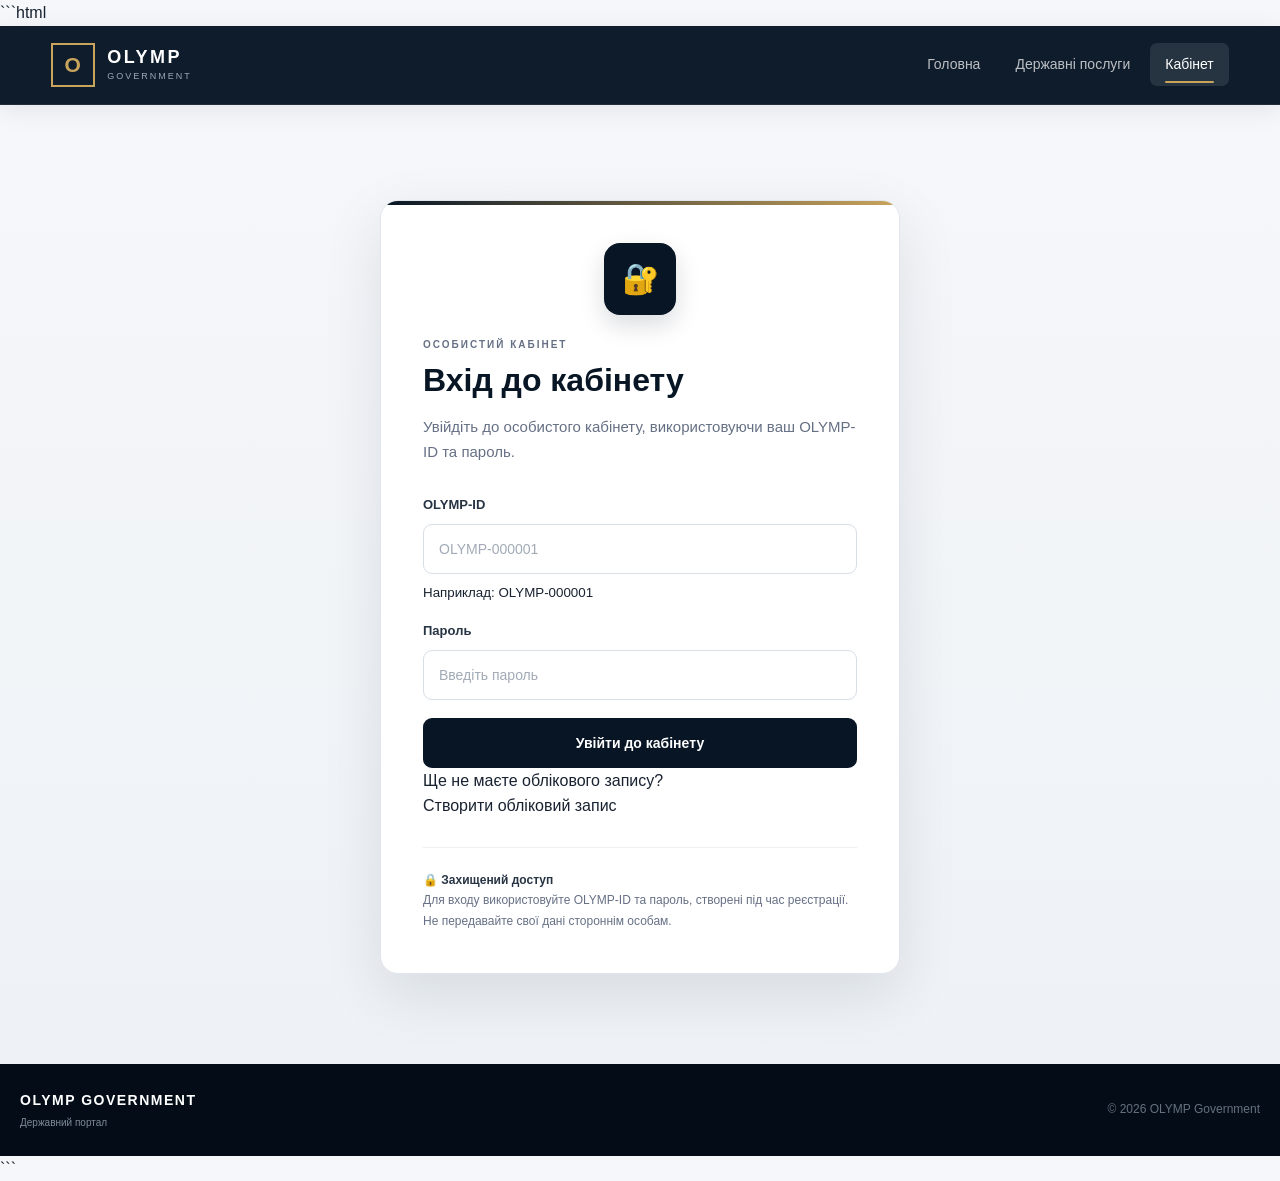
==== commit 921ea07a: "Update cabinet.html" ====
--- a/cabinet.html
+++ b/cabinet.html
@@ -1,3 +1,4 @@
+```html
 <!DOCTYPE html>
 <html lang="uk">
 
@@ -21,6 +22,550 @@
         rel="stylesheet"
         href="cabinet.css"
     >
+
+    <!-- =====================================================
+         PROFILE / AVATAR OVERRIDE
+    ====================================================== -->
+
+    <style>
+
+        /* =================================================
+           PROFILE CARD
+        ================================================== */
+
+        .profile-card .card-header {
+
+            display: grid;
+
+            grid-template-columns:
+                minmax(0, 1fr)
+                320px;
+
+            align-items: start;
+
+            gap: 40px;
+
+            padding: 32px;
+
+        }
+
+
+        /* =================================================
+           LEFT SIDE — PERSONAL INFORMATION
+        ================================================== */
+
+        .profile-information {
+
+            min-width: 0;
+
+        }
+
+
+        .profile-information h2 {
+
+            margin-bottom: 8px;
+
+        }
+
+
+        .profile-description {
+
+            margin-bottom: 24px;
+
+            color: #718096;
+
+            line-height: 1.6;
+
+            max-width: 650px;
+
+        }
+
+
+        /* =================================================
+           PROFILE GRID
+        ================================================== */
+
+        .profile-information .profile-grid {
+
+            display: grid;
+
+            grid-template-columns:
+                repeat(2, minmax(0, 1fr));
+
+            gap: 12px;
+
+            margin-top: 24px;
+
+        }
+
+
+        .profile-information .info-item {
+
+            min-width: 0;
+
+            padding: 16px 18px;
+
+            border: 1px solid #e7ebf0;
+
+            border-radius: 12px;
+
+            background: #fafbfc;
+
+        }
+
+
+        .profile-information .info-item span {
+
+            display: block;
+
+            margin-bottom: 6px;
+
+            font-size: 12px;
+
+            font-weight: 700;
+
+            text-transform: uppercase;
+
+            letter-spacing: 0.04em;
+
+            color: #718096;
+
+        }
+
+
+        .profile-information .info-item strong {
+
+            display: block;
+
+            overflow: hidden;
+
+            text-overflow: ellipsis;
+
+            word-break: break-word;
+
+            color: #182235;
+
+            font-size: 14px;
+
+        }
+
+
+        /* =================================================
+           RIGHT SIDE — AVATAR
+        ================================================== */
+
+        .profile-avatar-wrapper {
+
+            width: 320px;
+
+            max-width: 100%;
+
+            flex-shrink: 0;
+
+            display: flex;
+
+            flex-direction: column;
+
+            align-items: center;
+
+            gap: 16px;
+
+        }
+
+
+        /* =================================================
+           CURRENT AVATAR
+        ================================================== */
+
+        .profile-avatar {
+
+            width: 180px !important;
+
+            height: 180px !important;
+
+            min-width: 180px !important;
+
+            min-height: 180px !important;
+
+            max-width: 180px !important;
+
+            max-height: 180px !important;
+
+            border-radius: 50%;
+
+            overflow: hidden;
+
+            display: flex;
+
+            align-items: center;
+
+            justify-content: center;
+
+            background: #eef2f7;
+
+            border: 4px solid #ffffff;
+
+            box-shadow:
+                0 8px 30px rgba(0, 0, 0, 0.12);
+
+            font-size: 48px;
+
+            flex-shrink: 0;
+
+        }
+
+
+        /* =================================================
+           AVATAR IMAGE
+        ================================================== */
+
+        .profile-avatar img,
+        .profile-avatar-image {
+
+            width: 100% !important;
+
+            height: 100% !important;
+
+            min-width: 100% !important;
+
+            min-height: 100% !important;
+
+            max-width: 100% !important;
+
+            max-height: 100% !important;
+
+            display: block;
+
+            object-fit: cover;
+
+            object-position: center;
+
+            border-radius: 50%;
+
+        }
+
+
+        /* =================================================
+           AVATAR ACTIONS
+        ================================================== */
+
+        .avatar-actions {
+
+            width: 100%;
+
+            display: flex;
+
+            flex-direction: column;
+
+            gap: 10px;
+
+        }
+
+
+        .avatar-actions label,
+        .avatar-actions button {
+
+            width: 100%;
+
+            box-sizing: border-box;
+
+        }
+
+
+        /* =================================================
+           URL INPUT
+        ================================================== */
+
+        .avatar-url-input {
+
+            width: 100%;
+
+            box-sizing: border-box;
+
+            padding: 12px 14px;
+
+            border: 1px solid #d7dee8;
+
+            border-radius: 10px;
+
+            background: #ffffff;
+
+            font-size: 14px;
+
+            color: #182235;
+
+            outline: none;
+
+        }
+
+
+        .avatar-url-input:focus {
+
+            border-color: #64748b;
+
+            box-shadow:
+                0 0 0 3px rgba(100, 116, 139, 0.12);
+
+        }
+
+
+        /* =================================================
+           AVATAR HELP
+        ================================================== */
+
+        .avatar-help-text {
+
+            display: block;
+
+            font-size: 12px;
+
+            line-height: 1.5;
+
+            color: #718096;
+
+        }
+
+
+        /* =================================================
+           AVATAR BUTTONS
+        ================================================== */
+
+        .avatar-button,
+        .avatar-save-button,
+        .avatar-remove-button {
+
+            min-height: 42px;
+
+            padding: 10px 14px;
+
+            border-radius: 10px;
+
+            border: 1px solid #d7dee8;
+
+            background: #ffffff;
+
+            color: #182235;
+
+            font-size: 14px;
+
+            font-weight: 600;
+
+            cursor: pointer;
+
+            transition: 0.2s ease;
+
+            box-sizing: border-box;
+
+            text-align: center;
+
+        }
+
+
+        .avatar-button:hover,
+        .avatar-save-button:hover {
+
+            background: #f3f6fa;
+
+        }
+
+
+        .avatar-save-button {
+
+            background: #182235;
+
+            color: #ffffff;
+
+            border-color: #182235;
+
+        }
+
+
+        .avatar-save-button:hover {
+
+            background: #273449;
+
+        }
+
+
+        .avatar-remove-button {
+
+            color: #b42318;
+
+            border-color: #f0c7c3;
+
+        }
+
+
+        .avatar-remove-button:hover {
+
+            background: #fff5f4;
+
+        }
+
+
+        /* =================================================
+           AVATAR PREVIEW
+        ================================================== */
+
+        .avatar-preview-box {
+
+            width: 100%;
+
+            box-sizing: border-box;
+
+            display: flex;
+
+            flex-direction: column;
+
+            align-items: center;
+
+            gap: 14px;
+
+            padding: 24px;
+
+            border-top: 1px solid #e7ebf0;
+
+            border-bottom: 1px solid #e7ebf0;
+
+            background: #fafbfc;
+
+        }
+
+
+        .avatar-preview-box > span {
+
+            font-size: 13px;
+
+            font-weight: 700;
+
+            text-transform: uppercase;
+
+            letter-spacing: 0.04em;
+
+            color: #718096;
+
+        }
+
+
+        .avatar-preview-box img {
+
+            width: 140px !important;
+
+            height: 140px !important;
+
+            max-width: 140px !important;
+
+            max-height: 140px !important;
+
+            object-fit: cover;
+
+            object-position: center;
+
+            border-radius: 50%;
+
+            border: 3px solid #ffffff;
+
+            box-shadow:
+                0 8px 25px rgba(0, 0, 0, 0.12);
+
+        }
+
+
+        /* =================================================
+           TABLET
+        ================================================== */
+
+        @media (max-width: 1000px) {
+
+            .profile-card .card-header {
+
+                grid-template-columns:
+                    minmax(0, 1fr)
+                    280px;
+
+                gap: 25px;
+
+            }
+
+
+            .profile-avatar-wrapper {
+
+                width: 280px;
+
+            }
+
+        }
+
+
+        /* =================================================
+           MOBILE
+        ================================================== */
+
+        @media (max-width: 800px) {
+
+            .profile-card .card-header {
+
+                grid-template-columns: 1fr;
+
+                gap: 30px;
+
+            }
+
+
+            .profile-avatar-wrapper {
+
+                width: 100%;
+
+                max-width: 420px;
+
+                margin: 0 auto;
+
+            }
+
+
+            .profile-information .profile-grid {
+
+                grid-template-columns: 1fr;
+
+            }
+
+        }
+
+
+        @media (max-width: 600px) {
+
+            .profile-avatar {
+
+                width: 150px !important;
+
+                height: 150px !important;
+
+                min-width: 150px !important;
+
+                min-height: 150px !important;
+
+                max-width: 150px !important;
+
+                max-height: 150px !important;
+
+            }
+
+
+            .avatar-preview-box img {
+
+                width: 120px !important;
+
+                height: 120px !important;
+
+                max-width: 120px !important;
+
+                max-height: 120px !important;
+
+            }
+
+        }
+
+    </style>
 
 </head>
 
@@ -103,21 +648,17 @@
 
         <div class="login-container">
 
-
             <div class="login-icon">
                 🔐
             </div>
 
-
             <div class="section-label">
                 ОСОБИСТИЙ КАБІНЕТ
             </div>
 
-
             <h1>
                 Вхід до кабінету
             </h1>
-
 
             <p class="login-description">
 
@@ -133,7 +674,6 @@
                 class="login-form"
                 autocomplete="on"
             >
-
 
                 <div class="form-group">
 
@@ -149,7 +689,7 @@
                         autocomplete="username"
                         autocapitalize="characters"
                         spellcheck="false"
-                        maxlength="11"
+                        maxlength="12"
                         required
                     >
 
@@ -234,7 +774,6 @@
 
             </div>
 
-
         </div>
 
     </section>
@@ -296,7 +835,12 @@
 
             <div class="card-header">
 
-                <div>
+
+                <!-- =================================================
+                     LEFT — PERSONAL INFORMATION
+                ================================================== -->
+
+                <div class="profile-information">
 
                     <div class="card-label">
                         ГРОМАДЯНИН
@@ -306,12 +850,135 @@
                         Особиста інформація
                     </h2>
 
-                </div>
-
-
-                <!-- AVATAR -->
+                    <p class="profile-description">
+                        Ваші персональні дані та аватар
+                        доступні лише після авторизації.
+                    </p>
+
+
+                    <!-- =================================================
+                         PROFILE GRID
+                    ================================================== -->
+
+                    <div class="profile-grid">
+
+
+                        <div class="info-item">
+
+                            <span>
+                                OLYMP-ID
+                            </span>
+
+                            <strong id="profileCitizenId">
+                                —
+                            </strong>
+
+                        </div>
+
+
+                        <div class="info-item">
+
+                            <span>
+                                ПІБ
+                            </span>
+
+                            <strong id="profileFullName">
+                                —
+                            </strong>
+
+                        </div>
+
+
+                        <div class="info-item">
+
+                            <span>
+                                Дата народження
+                            </span>
+
+                            <strong id="profileBirthDate">
+                                —
+                            </strong>
+
+                        </div>
+
+
+                        <div class="info-item">
+
+                            <span>
+                                Телефон
+                            </span>
+
+                            <strong id="profilePhone">
+                                —
+                            </strong>
+
+                        </div>
+
+
+                        <div class="info-item">
+
+                            <span>
+                                Email
+                            </span>
+
+                            <strong id="profileEmail">
+                                —
+                            </strong>
+
+                        </div>
+
+
+                        <div class="info-item">
+
+                            <span>
+                                Discord
+                            </span>
+
+                            <strong id="profileDiscord">
+                                —
+                            </strong>
+
+                        </div>
+
+
+                        <div class="info-item">
+
+                            <span>
+                                Бажаний спосіб зв'язку
+                            </span>
+
+                            <strong id="profileContact">
+                                —
+                            </strong>
+
+                        </div>
+
+
+                        <div class="info-item">
+
+                            <span>
+                                Дата реєстрації
+                            </span>
+
+                            <strong id="profileCreatedAt">
+                                —
+                            </strong>
+
+                        </div>
+
+
+                    </div>
+
+                </div>
+
+
+
+                <!-- =================================================
+                     RIGHT — AVATAR
+                ================================================== -->
 
                 <div class="profile-avatar-wrapper">
+
 
                     <div
                         id="profileAvatar"
@@ -320,38 +987,69 @@
                         👤
                     </div>
 
+
                     <div class="avatar-actions">
 
+
                         <label
-                            for="avatarInput"
+                            for="avatarUrlInput"
                             class="avatar-button"
                         >
-                            Змінити аватар
+                            🔗 Посилання на аватар
                         </label>
 
+
                         <input
-                            type="file"
-                            id="avatarInput"
-                            accept="image/png,image/jpeg,image/webp"
-                            hidden
+                            type="url"
+                            id="avatarUrlInput"
+                            name="avatarUrl"
+                            class="avatar-url-input"
+                            placeholder="https://i.ibb.co/example/avatar.jpg"
+                            autocomplete="off"
+                            spellcheck="false"
                         >
+
+
+                        <small class="avatar-help-text">
+
+                            Вставте саме пряме посилання
+                            на файл зображення.
+
+                            <br>
+
+                            Наприклад:
+                            https://i.ibb.co/example/avatar.jpg
+
+                        </small>
+
+
+                        <button
+                            type="button"
+                            id="previewAvatarButton"
+                            class="avatar-button"
+                        >
+                            👁 Переглянути
+                        </button>
+
 
                         <button
                             type="button"
                             id="saveAvatarButton"
                             class="avatar-save-button hidden"
                         >
-                            Зберегти аватар
+                            💾 Зберегти аватар
                         </button>
+
 
                         <button
                             type="button"
                             id="removeAvatarButton"
                             class="avatar-remove-button hidden"
                         >
-                            Видалити
+                            🗑 Видалити аватар
                         </button>
 
+
                     </div>
 
                 </div>
@@ -359,7 +1057,10 @@
             </div>
 
 
-            <!-- AVATAR PREVIEW -->
+
+            <!-- =================================================
+                 AVATAR PREVIEW
+            ================================================== -->
 
             <div
                 id="avatarPreviewBox"
@@ -367,127 +1068,15 @@
             >
 
                 <span>
-                    Попередній перегляд
+                    Попередній перегляд аватара
                 </span>
+
 
                 <img
                     id="avatarPreview"
                     src=""
                     alt="Попередній перегляд аватара"
                 >
-
-            </div>
-
-
-
-            <!-- PROFILE GRID -->
-
-            <div class="profile-grid">
-
-
-                <div class="info-item">
-
-                    <span>
-                        OLYMP-ID
-                    </span>
-
-                    <strong id="profileCitizenId">
-                        —
-                    </strong>
-
-                </div>
-
-
-                <div class="info-item">
-
-                    <span>
-                        ПІБ
-                    </span>
-
-                    <strong id="profileFullName">
-                        —
-                    </strong>
-
-                </div>
-
-
-                <div class="info-item">
-
-                    <span>
-                        Дата народження
-                    </span>
-
-                    <strong id="profileBirthDate">
-                        —
-                    </strong>
-
-                </div>
-
-
-                <div class="info-item">
-
-                    <span>
-                        Телефон
-                    </span>
-
-                    <strong id="profilePhone">
-                        —
-                    </strong>
-
-                </div>
-
-
-                <div class="info-item">
-
-                    <span>
-                        Email
-                    </span>
-
-                    <strong id="profileEmail">
-                        —
-                    </strong>
-
-                </div>
-
-
-                <div class="info-item">
-
-                    <span>
-                        Discord
-                    </span>
-
-                    <strong id="profileDiscord">
-                        —
-                    </strong>
-
-                </div>
-
-
-                <div class="info-item">
-
-                    <span>
-                        Бажаний спосіб зв'язку
-                    </span>
-
-                    <strong id="profileContact">
-                        —
-                    </strong>
-
-                </div>
-
-
-                <div class="info-item">
-
-                    <span>
-                        Дата реєстрації
-                    </span>
-
-                    <strong id="profileCreatedAt">
-                        —
-                    </strong>
-
-                </div>
-
 
             </div>
 
@@ -1020,3 +1609,4 @@
 </body>
 
 </html>
+```
--- a/cabinet.css
+++ b/cabinet.css
@@ -2129,5 +2129,316 @@
         font-size:
             19px;
     }
-
-}
+   /* =========================================================
+   AVATAR 6.1 — URL AVATAR FIX
+========================================================= */
+
+/* Контейнер блока аватара */
+.profile-avatar-wrapper {
+    display: flex;
+    align-items: flex-start;
+    gap: 24px;
+    flex-wrap: wrap;
+}
+
+
+/* Сам аватар */
+.profile-avatar {
+    width: 150px !important;
+    height: 150px !important;
+
+    min-width: 150px;
+    min-height: 150px;
+
+    max-width: 150px;
+    max-height: 150px;
+
+    border-radius: 50%;
+    overflow: hidden;
+
+    display: flex;
+    align-items: center;
+    justify-content: center;
+
+    flex-shrink: 0;
+
+    background: #eef2f7;
+}
+
+
+/* Картинка внутри аватара */
+.profile-avatar-image {
+    display: block;
+
+    width: 100% !important;
+    height: 100% !important;
+
+    max-width: none !important;
+    max-height: none !important;
+
+    object-fit: cover;
+
+    border-radius: 50%;
+}
+
+
+/* Блок управления аватаром */
+.avatar-actions {
+    display: flex;
+
+    flex-direction: column;
+
+    align-items: flex-start;
+
+    gap: 10px;
+
+    min-width: 280px;
+    max-width: 420px;
+
+    position: relative;
+
+    padding: 0;
+}
+
+
+/* Поле URL */
+.avatar-url-input {
+    width: 100%;
+
+    min-height: 44px;
+
+    padding: 10px 14px;
+
+    border: 1px solid #d8dee8;
+
+    border-radius: 10px;
+
+    background: #ffffff;
+
+    color: #182337;
+
+    font-size: 14px;
+
+    outline: none;
+
+    box-sizing: border-box;
+}
+
+
+.avatar-url-input:focus {
+    border-color: #64748b;
+
+    box-shadow:
+        0 0 0 3px rgba(100, 116, 139, 0.12);
+}
+
+
+/* Кнопки */
+.avatar-button,
+.avatar-save-button,
+.avatar-remove-button {
+    display: inline-flex;
+
+    align-items: center;
+    justify-content: center;
+
+    min-height: 40px;
+
+    padding: 9px 15px;
+
+    border-radius: 9px;
+
+    border: 1px solid #d8dee8;
+
+    background: #ffffff;
+
+    color: #1e293b;
+
+    font-size: 14px;
+
+    font-weight: 600;
+
+    cursor: pointer;
+
+    text-decoration: none;
+
+    box-sizing: border-box;
+
+    transition:
+        background 0.2s ease,
+        border-color 0.2s ease,
+        transform 0.2s ease;
+}
+
+
+.avatar-button:hover,
+.avatar-save-button:hover,
+.avatar-remove-button:hover {
+    background: #f4f7fa;
+
+    border-color: #b9c3d0;
+
+    transform: translateY(-1px);
+}
+
+
+/* Сохранить */
+.avatar-save-button {
+    background: #162338;
+
+    color: #ffffff;
+
+    border-color: #162338;
+}
+
+
+.avatar-save-button:hover {
+    background: #24344d;
+
+    border-color: #24344d;
+}
+
+
+/* Удалить */
+.avatar-remove-button {
+    color: #b42318;
+
+    border-color: #e2b8b5;
+}
+
+
+.avatar-remove-button:hover {
+    background: #fff5f4;
+
+    border-color: #d99b96;
+}
+
+
+/* Подсказка */
+.avatar-help-text {
+    display: block;
+
+    width: 100%;
+
+    margin: 0;
+
+    color: #718096;
+
+    font-size: 12px;
+
+    line-height: 1.5;
+}
+
+
+/* =========================================================
+   AVATAR PREVIEW
+========================================================= */
+
+.avatar-preview-box {
+    margin-top: 24px;
+
+    padding: 20px;
+
+    border: 1px solid #e1e7ef;
+
+    border-radius: 14px;
+
+    background: #f8fafc;
+
+    display: flex;
+
+    align-items: center;
+
+    gap: 20px;
+
+    flex-wrap: wrap;
+}
+
+
+.avatar-preview-box > span {
+    width: 100%;
+
+    display: block;
+
+    font-size: 13px;
+
+    font-weight: 600;
+
+    color: #64748b;
+
+    text-transform: uppercase;
+
+    letter-spacing: 0.04em;
+}
+
+
+.avatar-preview-box img {
+    display: block;
+
+    width: 120px !important;
+    height: 120px !important;
+
+    max-width: 120px !important;
+    max-height: 120px !important;
+
+    object-fit: cover;
+
+    border-radius: 50%;
+
+    border: 3px solid #ffffff;
+
+    box-shadow:
+        0 5px 20px rgba(15, 23, 42, 0.12);
+}
+
+
+/* =========================================================
+   HIDDEN
+========================================================= */
+
+.hidden {
+    display: none !important;
+}
+
+
+/* =========================================================
+   MOBILE
+========================================================= */
+
+@media (max-width: 700px) {
+
+    .profile-avatar-wrapper {
+        flex-direction: column;
+
+        align-items: flex-start;
+    }
+
+
+    .avatar-actions {
+        width: 100%;
+
+        min-width: 0;
+
+        max-width: none;
+    }
+
+
+    .avatar-url-input {
+        width: 100%;
+    }
+
+
+    .profile-avatar {
+        width: 130px !important;
+        height: 130px !important;
+
+        min-width: 130px;
+        min-height: 130px;
+
+        max-width: 130px;
+        max-height: 130px;
+    }
+
+}
+
+}
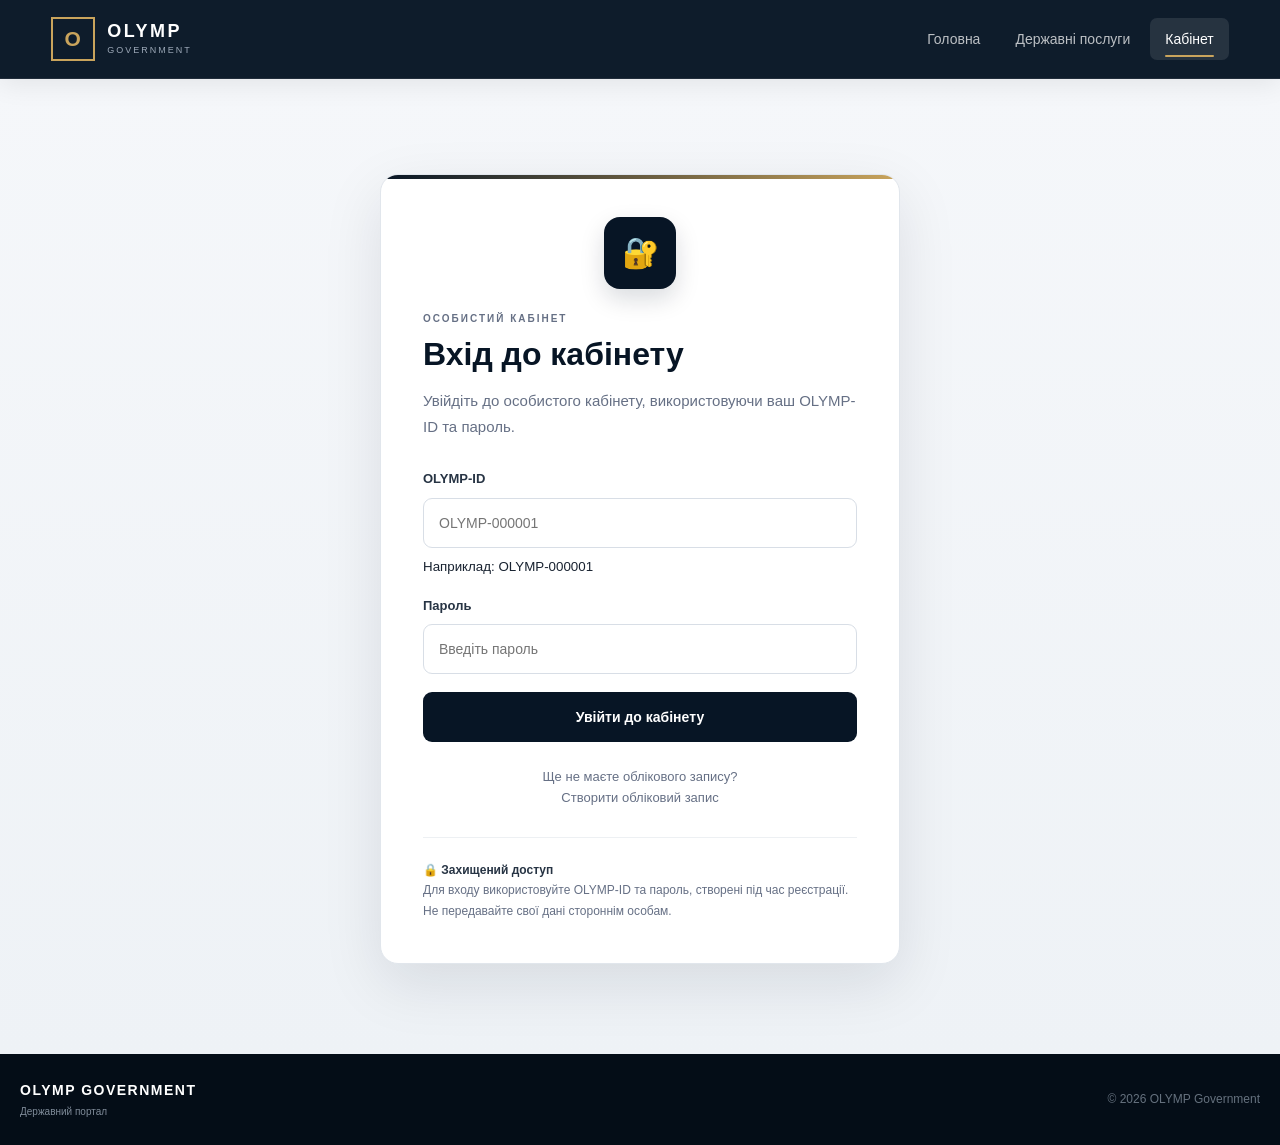
==== commit d91e8632: "Update cabinet.html" ====
--- a/cabinet.html
+++ b/cabinet.html
@@ -1,4 +1,3 @@
-```html
 <!DOCTYPE html>
 <html lang="uk">
 
@@ -1609,4 +1608,3 @@
 </body>
 
 </html>
-```
--- a/cabinet.css
+++ b/cabinet.css
@@ -2,11 +2,6 @@
    OLYMP GOVERNMENT
    PERSONAL CABINET
    cabinet.css
-========================================================= */
-
-
-/* =========================================================
-   RESET
 ========================================================= */
 
 * {
@@ -20,17 +15,10 @@
 }
 
 body {
-    font-family:
-        Arial,
-        Helvetica,
-        sans-serif;
-
+    font-family: Arial, Helvetica, sans-serif;
     color: #182230;
-
     background: #f5f7fa;
-
     line-height: 1.6;
-
     min-height: 100vh;
 }
 
@@ -56,7 +44,6 @@
 ========================================================= */
 
 :root {
-
     --navy: #071525;
     --navy-light: #0d2037;
     --navy-soft: #102b47;
@@ -102,7 +89,7 @@
 
 
 /* =========================================================
-   GLOBAL HELPERS
+   GLOBAL
 ========================================================= */
 
 .hidden {
@@ -115,9 +102,7 @@
 ========================================================= */
 
 .cabinet-header {
-
     position: sticky;
-
     top: 0;
     left: 0;
 
@@ -125,27 +110,19 @@
 
     z-index: 1000;
 
-    background:
-        rgba(7, 21, 37, 0.97);
+    background: rgba(7, 21, 37, 0.97);
 
     backdrop-filter: blur(18px);
-
     -webkit-backdrop-filter: blur(18px);
 
     border-bottom:
-        1px solid rgba(255,255,255,0.08);
+        1px solid rgba(255, 255, 255, 0.08);
 
     box-shadow:
-        0 5px 25px rgba(0,0,0,0.08);
-}
-
-
-/* =========================================================
-   HEADER INNER
-========================================================= */
+        0 5px 25px rgba(0, 0, 0, 0.08);
+}
 
 .header-inner {
-
     width: min(1250px, 92%);
 
     min-height: 78px;
@@ -155,7 +132,6 @@
     display: flex;
 
     align-items: center;
-
     justify-content: space-between;
 
     gap: 30px;
@@ -167,7 +143,6 @@
 ========================================================= */
 
 .brand {
-
     display: flex;
 
     align-items: center;
@@ -183,13 +158,7 @@
     color: white;
 }
 
-
-/* =========================================================
-   BRAND EMBLEM
-========================================================= */
-
 .brand-emblem {
-
     width: 44px;
     height: 44px;
 
@@ -204,29 +173,22 @@
     color: var(--gold);
 
     font-size: 21px;
-
     font-weight: 800;
 
     letter-spacing: 1px;
 
-    transition: .25s;
+    transition: 0.25s;
 }
 
 .brand:hover .brand-emblem {
-
-    background:
-        rgba(201,164,92,0.08);
-
-    transform: rotate(-3deg);
-}
-
-
-/* =========================================================
-   BRAND TEXT
-========================================================= */
+    background:
+        rgba(201, 164, 92, 0.08);
+
+    transform:
+        rotate(-3deg);
+}
 
 .brand-text {
-
     display: flex;
 
     flex-direction: column;
@@ -235,7 +197,6 @@
 }
 
 .brand-text strong {
-
     font-size: 18px;
 
     letter-spacing: 2.5px;
@@ -244,7 +205,6 @@
 }
 
 .brand-text span {
-
     margin-top: 4px;
 
     font-size: 9px;
@@ -260,7 +220,6 @@
 ========================================================= */
 
 .cabinet-nav {
-
     display: flex;
 
     align-items: center;
@@ -269,7 +228,6 @@
 }
 
 .cabinet-nav a {
-
     position: relative;
 
     padding: 10px 15px;
@@ -277,33 +235,30 @@
     border-radius: 7px;
 
     color:
-        rgba(255,255,255,0.72);
+        rgba(255, 255, 255, 0.72);
 
     font-size: 14px;
 
     transition:
-        background .2s,
-        color .2s;
+        background 0.2s,
+        color 0.2s;
 }
 
 .cabinet-nav a:hover {
-
     color: white;
 
     background:
-        rgba(255,255,255,0.07);
+        rgba(255, 255, 255, 0.07);
 }
 
 .cabinet-nav a.active {
-
     color: white;
 
     background:
-        rgba(255,255,255,0.10);
+        rgba(255, 255, 255, 0.10);
 }
 
 .cabinet-nav a.active::after {
-
     content: "";
 
     position: absolute;
@@ -315,7 +270,8 @@
 
     height: 2px;
 
-    background: var(--gold);
+    background:
+        var(--gold);
 
     border-radius: 2px;
 }
@@ -326,7 +282,6 @@
 ========================================================= */
 
 .cabinet-main {
-
     min-height:
         calc(100vh - 150px);
 
@@ -343,23 +298,18 @@
 
 
 /* =========================================================
-   LOGIN SECTION
+   LOGIN
 ========================================================= */
 
 .login-section {
-
     width: min(520px, 100%);
 
     margin:
         25px auto 0;
 }
 
-
-/* =========================================================
-   LOGIN CONTAINER
-========================================================= */
-
 .login-container {
+    position: relative;
 
     background: white;
 
@@ -373,13 +323,10 @@
     box-shadow:
         var(--shadow-large);
 
-    position: relative;
-
     overflow: hidden;
 }
 
 .login-container::before {
-
     content: "";
 
     position: absolute;
@@ -398,13 +345,7 @@
         );
 }
 
-
-/* =========================================================
-   LOGIN ICON
-========================================================= */
-
 .login-icon {
-
     width: 72px;
     height: 72px;
 
@@ -426,20 +367,13 @@
     font-size: 30px;
 
     box-shadow:
-        0 10px 25px rgba(7,21,37,.15);
-}
-
-
-/* =========================================================
-   SECTION LABEL
-========================================================= */
+        0 10px 25px rgba(7, 21, 37, 0.15);
+}
 
 .section-label {
-
     color: #667085;
 
     font-size: 10px;
-
     font-weight: 800;
 
     letter-spacing: 2px;
@@ -447,29 +381,15 @@
     margin-bottom: 8px;
 }
 
-
-/* =========================================================
-   LOGIN TITLE
-========================================================= */
-
 .login-container h1 {
-
     color: var(--navy);
 
     font-size: 32px;
 
     line-height: 1.2;
-
-    margin: 0;
-}
-
-
-/* =========================================================
-   LOGIN DESCRIPTION
-========================================================= */
+}
 
 .login-description {
-
     color: var(--muted);
 
     line-height: 1.7;
@@ -480,13 +400,7 @@
     font-size: 15px;
 }
 
-
-/* =========================================================
-   LOGIN FORM
-========================================================= */
-
 .login-form {
-
     display: flex;
 
     flex-direction: column;
@@ -494,43 +408,22 @@
     gap: 18px;
 }
 
-
-/* =========================================================
-   FORM GROUP
-========================================================= */
-
 .login-form .form-group {
-
     display: flex;
 
     flex-direction: column;
 
     gap: 8px;
-
-    margin: 0;
-}
-
-
-/* =========================================================
-   FORM LABEL
-========================================================= */
+}
 
 .login-form .form-group label {
-
     color: #273444;
 
     font-size: 13px;
-
     font-weight: 700;
 }
 
-
-/* =========================================================
-   FORM INPUT
-========================================================= */
-
 .login-form .form-group input {
-
     width: 100%;
 
     min-height: 50px;
@@ -552,1242 +445,2109 @@
     font-size: 14px;
 
     transition:
-        border-color .2s,
-        box-shadow .2s,
-        background .2s;
-}
-
-.login-form .form-group input::placeholder {
-
-    color: #a1aab6;
-}
-
-.login-form .form-group input:hover {
+        border-color 0.2s,
+        box-shadow 0.2s;
+}
+
+.login-form .form-group input:focus {
+    border-color:
+        var(--blue);
+
+    box-shadow:
+        0 0 0 3px
+        rgba(22, 119, 210, 0.10);
+}
+
+.primary-button {
+    width: 100%;
+
+    min-height: 50px;
+
+    border: none;
+
+    border-radius: 9px;
+
+    background:
+        var(--navy);
+
+    color: white;
+
+    padding:
+        14px 20px;
+
+    font-size: 14px;
+    font-weight: 700;
+
+    transition:
+        background 0.2s,
+        transform 0.2s,
+        box-shadow 0.2s;
+}
+
+.primary-button:hover {
+    background:
+        #10263d;
+
+    transform:
+        translateY(-1px);
+
+    box-shadow:
+        0 8px 20px
+        rgba(7, 21, 37, 0.15);
+}
+
+.primary-button:disabled {
+    opacity: 0.65;
+
+    cursor: not-allowed;
+}
+
+.form-error {
+    display: none;
+
+    padding:
+        12px 14px;
+
+    border-radius: 9px;
+
+    background:
+        #fff0f0;
+
+    color:
+        var(--danger);
+
+    border:
+        1px solid #ffd1d1;
+
+    font-size: 13px;
+}
+
+.form-error.visible {
+    display: block;
+}
+
+.login-register {
+    margin-top: 25px;
+
+    text-align: center;
+
+    color:
+        var(--muted);
+
+    font-size: 13px;
+}
+
+.login-help {
+    margin-top: 28px;
+
+    padding-top: 22px;
+
+    border-top:
+        1px solid #edf0f3;
+
+    color: #667085;
+
+    font-size: 12px;
+
+    line-height: 1.7;
+}
+
+.login-help strong {
+    color: #273444;
+}
+
+
+/* =========================================================
+   CABINET
+========================================================= */
+
+.cabinet-section {
+    width:
+        min(1250px, 100%);
+
+    margin: 0 auto;
+}
+
+
+/* =========================================================
+   CABINET TITLE
+========================================================= */
+
+.cabinet-title-row {
+    display: flex;
+
+    align-items: flex-end;
+
+    justify-content: space-between;
+
+    gap: 30px;
+
+    margin-bottom: 32px;
+}
+
+.cabinet-title-row h1 {
+    color:
+        var(--navy);
+
+    font-size:
+        clamp(30px, 4vw, 40px);
+
+    line-height: 1.15;
+}
+
+.cabinet-title-row p {
+    color:
+        var(--muted);
+
+    margin-top: 9px;
+
+    font-size: 14px;
+}
+
+
+/* =========================================================
+   LOGOUT
+========================================================= */
+
+.logout-button {
+    flex-shrink: 0;
+
+    border:
+        1px solid #d8dee6;
+
+    background: white;
+
+    color: #273444;
+
+    padding:
+        12px 20px;
+
+    border-radius: 9px;
+
+    font-size: 13px;
+    font-weight: 700;
+
+    transition:
+        background 0.2s,
+        border-color 0.2s,
+        transform 0.2s;
+}
+
+.logout-button:hover {
+    background:
+        #f8fafc;
 
     border-color:
         #b9c1cc;
-}
-
-.login-form .form-group input:focus {
-
+
+    transform:
+        translateY(-1px);
+}
+
+
+/* =========================================================
+   PROFILE CARD
+========================================================= */
+
+.profile-card,
+.application-card {
+    background: white;
+
+    border:
+        1px solid #e1e6ec;
+
+    border-radius: 17px;
+
+    box-shadow:
+        var(--shadow);
+
+    overflow: hidden;
+}
+
+.profile-card {
+    margin-bottom: 35px;
+}
+
+
+/* =========================================================
+   PROFILE HEADER
+========================================================= */
+
+.profile-card .card-header {
+    display: grid;
+
+    grid-template-columns:
+        minmax(0, 1fr) 330px;
+
+    align-items: start;
+
+    gap: 35px;
+
+    padding: 30px;
+
+    border-bottom:
+        1px solid #edf0f3;
+}
+
+
+/* =========================================================
+   PROFILE INFORMATION
+========================================================= */
+
+.profile-information {
+    min-width: 0;
+}
+
+.profile-information h2 {
+    color:
+        var(--navy);
+
+    font-size: 23px;
+
+    line-height: 1.2;
+
+    margin:
+        4px 0 7px;
+}
+
+.profile-description {
+    color:
+        var(--muted);
+
+    font-size: 13px;
+
+    line-height: 1.6;
+
+    max-width: 650px;
+
+    margin-bottom: 24px;
+}
+
+.card-label {
+    color:
+        #87909d;
+
+    font-size: 10px;
+
+    font-weight: 800;
+
+    letter-spacing: 1.7px;
+}
+
+
+/* =========================================================
+   PROFILE GRID
+========================================================= */
+
+.profile-grid {
+    display: grid;
+
+    grid-template-columns:
+        repeat(2, minmax(0, 1fr));
+
+    gap: 1px;
+
+    background:
+        #edf0f3;
+}
+
+.profile-information .profile-grid {
+    margin-top: 24px;
+}
+
+.info-item {
+    min-width: 0;
+
+    background: white;
+
+    padding:
+        19px 24px;
+
+    display: flex;
+
+    flex-direction: column;
+
+    gap: 6px;
+}
+
+.info-item span {
+    color:
+        #87909d;
+
+    font-size: 11px;
+
+    font-weight: 600;
+}
+
+.info-item strong {
+    color:
+        #1d2939;
+
+    font-size: 14px;
+
+    font-weight: 700;
+
+    word-break: break-word;
+}
+
+
+/* =========================================================
+   AVATAR
+========================================================= */
+
+.profile-avatar-wrapper {
+    width: 100%;
+
+    display: flex;
+
+    flex-direction: column;
+
+    align-items: center;
+
+    gap: 16px;
+
+    padding: 5px 0;
+}
+
+.profile-avatar {
+    width: 180px !important;
+    height: 180px !important;
+
+    min-width: 180px !important;
+    min-height: 180px !important;
+
+    max-width: 180px !important;
+    max-height: 180px !important;
+
+    border-radius: 50%;
+
+    overflow: hidden;
+
+    display: flex;
+
+    align-items: center;
+    justify-content: center;
+
+    flex-shrink: 0;
+
+    background:
+        #eef2f7;
+
+    border:
+        4px solid white;
+
+    box-shadow:
+        0 8px 30px
+        rgba(0, 0, 0, 0.12);
+
+    color:
+        #64748b;
+
+    font-size: 48px;
+}
+
+.profile-avatar img,
+.profile-avatar-image {
+    width: 100% !important;
+    height: 100% !important;
+
+    min-width: 100% !important;
+    min-height: 100% !important;
+
+    max-width: 100% !important;
+    max-height: 100% !important;
+
+    display: block;
+
+    object-fit: cover;
+
+    object-position: center;
+
+    border-radius: 50%;
+}
+
+
+/* =========================================================
+   AVATAR ACTIONS
+========================================================= */
+
+.avatar-actions {
+    width: 100%;
+
+    display: flex;
+
+    flex-direction: column;
+
+    align-items: stretch;
+
+    gap: 9px;
+}
+
+.avatar-url-input {
+    width: 100%;
+
+    min-height: 44px;
+
+    padding:
+        10px 14px;
+
+    border:
+        1px solid #d8dee8;
+
+    border-radius: 10px;
+
+    background: white;
+
+    color:
+        #182337;
+
+    font-size: 13px;
+
+    outline: none;
+}
+
+.avatar-url-input:focus {
     border-color:
-        var(--blue);
+        #64748b;
 
     box-shadow:
         0 0 0 3px
-        rgba(22,119,210,.10);
-}
-
-
-/* =========================================================
-   PRIMARY BUTTON
-========================================================= */
-
-.primary-button {
-
+        rgba(100, 116, 139, 0.12);
+}
+
+.avatar-help-text {
+    display: block;
+
+    color:
+        #718096;
+
+    font-size: 11px;
+
+    line-height: 1.5;
+}
+
+.avatar-button,
+.avatar-save-button,
+.avatar-remove-button {
     width: 100%;
 
-    min-height: 50px;
-
-    border: none;
+    min-height: 40px;
+
+    padding:
+        9px 14px;
 
     border-radius: 9px;
 
-    background:
-        var(--navy);
-
-    color: white;
-
-    padding:
-        14px 20px;
-
-    font-size: 14px;
-
-    font-weight: 700;
+    border:
+        1px solid #d8dee8;
+
+    background: white;
+
+    color:
+        #1e293b;
+
+    font-size: 13px;
+
+    font-weight: 600;
+
+    cursor: pointer;
+
+    box-sizing: border-box;
 
     transition:
-        background .2s,
-        transform .2s,
-        box-shadow .2s;
-}
-
-.primary-button:hover {
-
-    background:
-        #10263d;
+        background 0.2s,
+        border-color 0.2s,
+        transform 0.2s;
+}
+
+.avatar-button:hover,
+.avatar-save-button:hover,
+.avatar-remove-button:hover {
+    background:
+        #f4f7fa;
+
+    border-color:
+        #b9c3d0;
 
     transform:
         translateY(-1px);
+}
+
+.avatar-save-button {
+    background:
+        #162338;
+
+    color: white;
+
+    border-color:
+        #162338;
+}
+
+.avatar-save-button:hover {
+    background:
+        #24344d;
+
+    border-color:
+        #24344d;
+}
+
+.avatar-remove-button {
+    color:
+        var(--danger);
+
+    border-color:
+        #e2b8b5;
+}
+
+.avatar-remove-button:hover {
+    background:
+        #fff5f4;
+
+    border-color:
+        #d99b96;
+}
+
+
+/* =========================================================
+   AVATAR PREVIEW
+========================================================= */
+
+.avatar-preview-box {
+    margin:
+        20px 30px;
+
+    padding: 18px;
+
+    border:
+        1px solid #e1e7ef;
+
+    border-radius: 14px;
+
+    background:
+        #f8fafc;
+
+    display: flex;
+
+    align-items: center;
+    justify-content: center;
+
+    flex-direction: column;
+
+    gap: 12px;
+}
+
+.avatar-preview-box > span {
+    display: block;
+
+    font-size: 12px;
+
+    font-weight: 700;
+
+    color:
+        #64748b;
+
+    text-transform: uppercase;
+
+    letter-spacing: 0.04em;
+}
+
+.avatar-preview-box img {
+    width: 120px !important;
+    height: 120px !important;
+
+    max-width: 120px !important;
+    max-height: 120px !important;
+
+    object-fit: cover;
+
+    border-radius: 50%;
+
+    border:
+        3px solid white;
 
     box-shadow:
-        0 8px 20px rgba(7,21,37,.15);
-}
-
-.primary-button:active {
+        0 5px 20px
+        rgba(15, 23, 42, 0.12);
+}
+
+
+/* =========================================================
+   STATISTICS
+========================================================= */
+
+.statistics-section {
+    margin-top: 35px;
+}
+
+.section-heading {
+    margin-bottom: 16px;
+}
+
+.section-heading h2 {
+    color:
+        var(--navy);
+
+    font-size: 23px;
+
+    line-height: 1.2;
+
+    margin:
+        4px 0 0;
+}
+
+.section-heading p {
+    color:
+        var(--muted);
+
+    font-size: 13px;
+
+    margin-top: 6px;
+}
+
+.statistics-grid {
+    display: grid;
+
+    grid-template-columns:
+        repeat(6, minmax(0, 1fr));
+
+    gap: 12px;
+
+    width: 100%;
+}
+
+.stat-card {
+    min-width: 0;
+
+    background: white;
+
+    border:
+        1px solid #e1e6ec;
+
+    border-radius: 14px;
+
+    padding:
+        18px 14px;
+
+    box-shadow:
+        var(--shadow);
+
+    display: flex;
+
+    align-items: center;
+
+    gap: 12px;
+
+    transition:
+        transform 0.2s,
+        box-shadow 0.2s,
+        border-color 0.2s;
+}
+
+.stat-card:hover {
+    transform:
+        translateY(-2px);
+
+    box-shadow:
+        0 15px 35px
+        rgba(7, 21, 37, 0.09);
+
+    border-color:
+        #d5dce5;
+}
+
+.stat-icon {
+    width: 42px;
+    height: 42px;
+
+    flex-shrink: 0;
+
+    border-radius: 10px;
+
+    background:
+        #f3f5f8;
+
+    display: flex;
+
+    align-items: center;
+    justify-content: center;
+
+    font-size: 20px;
+}
+
+.stat-content {
+    min-width: 0;
+
+    display: flex;
+
+    flex-direction: column;
+
+    gap: 1px;
+}
+
+.stat-content span {
+    color:
+        #87909d;
+
+    font-size: 10px;
+
+    font-weight: 600;
+
+    line-height: 1.3;
+}
+
+.stat-content strong {
+    color:
+        var(--navy);
+
+    font-size: 24px;
+
+    line-height: 1.2;
+}
+
+
+/* =========================================================
+   APPLICATIONS SECTION
+========================================================= */
+
+.applications-section {
+    margin-top: 35px;
+}
+
+.applications-section .section-heading {
+    margin-bottom: 16px;
+
+    display: flex;
+
+    align-items: flex-end;
+
+    justify-content: space-between;
+
+    gap: 20px;
+}
+
+.applications-section .section-heading > div {
+    min-width: 0;
+}
+
+.applications-section .section-heading h2 {
+    color:
+        var(--navy);
+
+    font-size: 23px;
+
+    line-height: 1.2;
+
+    margin:
+        4px 0 0;
+}
+
+
+/* =========================================================
+   МОИ ЗАЯВКИ
+========================================================= */
+
+.applications-list {
+    display: grid;
+
+    grid-template-columns:
+        repeat(3, minmax(0, 1fr));
+
+    gap: 20px;
+
+    width: 100%;
+
+    margin-top: 24px;
+}
+
+
+/* =========================================================
+   КАРТОЧКА ИСТОРИИ ЗАЯВКИ
+========================================================= */
+
+.application-history-card {
+    position: relative;
+
+    display: flex;
+
+    flex-direction: column;
+
+    min-width: 0;
+
+    overflow: hidden;
+
+    background:
+        #ffffff;
+
+    border:
+        1px solid #e3e8ef;
+
+    border-radius: 16px;
+
+    box-shadow:
+        0 5px 20px
+        rgba(7, 21, 37, 0.055);
+
+    transition:
+        transform 0.25s ease,
+        box-shadow 0.25s ease,
+        border-color 0.25s ease;
+}
+
+
+/* =========================================================
+   ВЕРХНЯЯ ПОЛОСА КАРТОЧКИ
+========================================================= */
+
+.application-history-card::before {
+    content: "";
+
+    display: block;
+
+    width: 100%;
+    height: 3px;
+
+    background:
+        #cbd5e1;
+}
+
+
+/* =========================================================
+   ВНУТРЕННОСТЬ
+========================================================= */
+
+.application-history-card-inner {
+    display: flex;
+
+    flex-direction: column;
+
+    height: 100%;
+
+    padding: 22px;
+}
+
+
+/* =========================================================
+   HOVER
+========================================================= */
+
+.application-history-card:hover {
+    transform:
+        translateY(-4px);
+
+    border-color:
+        #d3dbe5;
+
+    box-shadow:
+        0 15px 40px
+        rgba(7, 21, 37, 0.10);
+}
+
+
+/* =========================================================
+   ВЕРХ КАРТОЧКИ
+========================================================= */
+
+.application-history-top {
+    display: flex;
+
+    align-items: flex-start;
+
+    justify-content: space-between;
+
+    gap: 15px;
+
+    margin-bottom: 20px;
+}
+
+
+/* =========================================================
+   НОМЕР
+========================================================= */
+
+.application-history-number {
+    min-width: 0;
+
+    display: flex;
+
+    flex-direction: column;
+
+    gap: 5px;
+}
+
+.application-history-number span {
+    color:
+        #94a3b8;
+
+    font-size: 9px;
+
+    font-weight: 800;
+
+    letter-spacing: 1.2px;
+
+    text-transform: uppercase;
+}
+
+.application-history-number strong {
+    display: block;
+
+    color:
+        var(--navy);
+
+    font-size: 16px;
+
+    font-weight: 800;
+
+    line-height: 1.3;
+
+    word-break: break-word;
+}
+
+
+/* =========================================================
+   СТАТУС КАРТОЧКИ
+========================================================= */
+
+.application-history-status {
+    flex-shrink: 0;
+
+    display: inline-flex;
+
+    align-items: center;
+    justify-content: center;
+
+    min-height: 30px;
+
+    padding:
+        6px 11px;
+
+    border-radius: 999px;
+
+    font-size: 10px;
+
+    font-weight: 800;
+
+    line-height: 1.2;
+
+    white-space: nowrap;
+}
+
+
+/* =========================================================
+   СТАТУСЫ
+========================================================= */
+
+.application-history-status.status-pending {
+    color:
+        var(--warning);
+
+    background:
+        var(--warning-bg);
+
+    border:
+        1px solid #f1df91;
+}
+
+.application-history-status.status-accepted {
+    color:
+        var(--info);
+
+    background:
+        var(--info-bg);
+
+    border:
+        1px solid #cbdcff;
+}
+
+.application-history-status.status-completed {
+    color:
+        var(--success);
+
+    background:
+        var(--success-bg);
+
+    border:
+        1px solid #bce7ca;
+}
+
+.application-history-status.status-rejected {
+    color:
+        var(--danger);
+
+    background:
+        var(--danger-bg);
+
+    border:
+        1px solid #f4c8c5;
+}
+
+.application-history-status.status-closed {
+    color:
+        var(--closed);
+
+    background:
+        var(--closed-bg);
+
+    border:
+        1px solid #d1d5db;
+}
+
+
+/* =========================================================
+   ИНФОРМАЦИЯ ЗА ЗАЯВКУ
+========================================================= */
+
+.application-history-info {
+    display: grid;
+
+    grid-template-columns:
+        1fr 1fr;
+
+    gap: 8px;
+
+    margin-bottom: 18px;
+}
+
+.application-history-info-item {
+    min-width: 0;
+
+    padding:
+        12px 13px;
+
+    background:
+        #f8fafc;
+
+    border:
+        1px solid #eef1f5;
+
+    border-radius: 10px;
+}
+
+.application-history-info-item span {
+    display: block;
+
+    margin-bottom: 5px;
+
+    color:
+        #94a3b8;
+
+    font-size: 9px;
+
+    font-weight: 800;
+
+    letter-spacing: 0.5px;
+
+    text-transform: uppercase;
+}
+
+.application-history-info-item strong {
+    display: block;
+
+    overflow: hidden;
+
+    color:
+        #334155;
+
+    font-size: 12px;
+
+    font-weight: 700;
+
+    line-height: 1.4;
+
+    text-overflow: ellipsis;
+
+    white-space: nowrap;
+}
+
+
+/* =========================================================
+   ОПИСАНИЕ
+========================================================= */
+
+.application-history-message {
+    flex: 1;
+
+    min-height: 68px;
+
+    margin-bottom: 20px;
+
+    padding:
+        13px 14px;
+
+    background:
+        #fafbfc;
+
+    border:
+        1px solid #edf1f5;
+
+    border-left:
+        3px solid #cbd5e1;
+
+    border-radius: 9px;
+
+    color:
+        #64748b;
+
+    font-size: 12px;
+
+    line-height: 1.6;
+
+    display: -webkit-box;
+
+    -webkit-line-clamp: 3;
+
+    -webkit-box-orient: vertical;
+
+    overflow: hidden;
+}
+
+
+/* =========================================================
+   НИЖНЯЯ ЧАСТЬ
+========================================================= */
+
+.application-history-bottom {
+    display: flex;
+
+    align-items: center;
+
+    justify-content: space-between;
+
+    gap: 12px;
+
+    padding-top: 15px;
+
+    border-top:
+        1px solid #edf0f4;
+}
+
+.application-history-date {
+    display: flex;
+
+    align-items: center;
+
+    gap: 6px;
+
+    min-width: 0;
+
+    color:
+        #94a3b8;
+
+    font-size: 11px;
+
+    line-height: 1.3;
+}
+
+.application-history-date::before {
+    content: "◷";
+
+    color:
+        #a0a9b5;
+
+    font-size: 13px;
+}
+
+
+/* =========================================================
+   КНОПКА ПРОСМОТРА
+========================================================= */
+
+.application-history-button {
+    flex-shrink: 0;
+
+    display: inline-flex;
+
+    align-items: center;
+    justify-content: center;
+
+    gap: 7px;
+
+    min-height: 37px;
+
+    padding:
+        8px 13px;
+
+    border:
+        1px solid #d8dee6;
+
+    border-radius: 9px;
+
+    background:
+        #ffffff;
+
+    color:
+        #182235;
+
+    font-size: 11px;
+
+    font-weight: 800;
+
+    cursor: pointer;
+
+    transition:
+        background 0.2s ease,
+        color 0.2s ease,
+        border-color 0.2s ease,
+        transform 0.2s ease;
+}
+
+.application-history-button:hover {
+    background:
+        var(--navy);
+
+    border-color:
+        var(--navy);
+
+    color:
+        #ffffff;
+
+    transform:
+        translateY(-1px);
+}
+
+.application-history-button::after {
+    content: "→";
+
+    font-size: 14px;
+
+    transition:
+        transform 0.2s ease;
+}
+
+.application-history-button:hover::after {
+    transform:
+        translateX(2px);
+}
+
+
+/* =========================================================
+   ПОЛОСЫ КАРТОЧЕК В ЗАВИСИМОСТИ ОТ СТАТУСА
+========================================================= */
+
+.application-history-card:has(
+    .status-pending
+)::before {
+    background:
+        #e4bd35;
+}
+
+.application-history-card:has(
+    .status-accepted
+)::before {
+    background:
+        #3984dc;
+}
+
+.application-history-card:has(
+    .status-completed
+)::before {
+    background:
+        #27a65a;
+}
+
+.application-history-card:has(
+    .status-rejected
+)::before {
+    background:
+        #d64545;
+}
+
+.application-history-card:has(
+    .status-closed
+)::before {
+    background:
+        #6b7280;
+}
+
+
+/* =========================================================
+   EMPTY
+========================================================= */
+
+.applications-list .history-empty {
+    grid-column:
+        1 / -1;
+
+    width: 100%;
+
+    box-sizing: border-box;
+}
+
+.history-empty {
+    background:
+        white;
+
+    border:
+        1px solid #e1e6ec;
+
+    border-radius:
+        17px;
+
+    padding:
+        50px 25px;
+
+    text-align:
+        center;
+
+    box-shadow:
+        var(--shadow);
+}
+
+.history-icon {
+    font-size:
+        38px;
+
+    margin-bottom:
+        12px;
+}
+
+.history-empty h3 {
+    color:
+        var(--navy);
+
+    font-size:
+        20px;
+
+    margin-bottom:
+        8px;
+}
+
+.history-empty p {
+    max-width:
+        560px;
+
+    margin:
+        0 auto 20px;
+
+    color:
+        var(--muted);
+
+    font-size:
+        13px;
+
+    line-height:
+        1.7;
+}
+
+
+/* =========================================================
+   LOADING APPLICATIONS
+========================================================= */
+
+.applications-list .applications-loading {
+    grid-column:
+        1 / -1;
+
+    min-height:
+        180px;
+
+    display:
+        flex;
+
+    align-items:
+        center;
+
+    justify-content:
+        center;
+
+    gap:
+        12px;
+
+    background:
+        #ffffff;
+
+    border:
+        1px solid #e1e6ec;
+
+    border-radius:
+        16px;
+
+    color:
+        #718096;
+
+    font-size:
+        13px;
+
+    box-shadow:
+        var(--shadow);
+}
+
+
+/* =========================================================
+   APPLICATION DETAILS
+========================================================= */
+
+.application-details {
+    margin-top:
+        35px;
+}
+
+.application-card {
+    margin-top:
+        16px;
+}
+
+.application-top {
+    display:
+        flex;
+
+    align-items:
+        center;
+
+    justify-content:
+        space-between;
+
+    gap:
+        25px;
+
+    padding:
+        27px 30px;
+
+    border-bottom:
+        1px solid #edf0f3;
+}
+
+.application-label {
+    display:
+        block;
+
+    color:
+        #87909d;
+
+    font-size:
+        10px;
+
+    font-weight:
+        800;
+
+    letter-spacing:
+        1.5px;
+
+    margin-bottom:
+        8px;
+}
+
+.application-number-row {
+    display:
+        flex;
+
+    align-items:
+        center;
+
+    gap:
+        12px;
+}
+
+.application-number-row strong {
+    color:
+        var(--navy);
+
+    font-size:
+        24px;
+
+    letter-spacing:
+        0.5px;
+
+    line-height:
+        1.2;
+
+    word-break:
+        break-word;
+}
+
+.copy-button {
+    border:
+        1px solid #d8dee6;
+
+    background:
+        white;
+
+    color:
+        #273444;
+
+    padding:
+        7px 11px;
+
+    border-radius:
+        7px;
+
+    font-size:
+        11px;
+
+    font-weight:
+        600;
+
+    transition:
+        background 0.2s,
+        border-color 0.2s;
+}
+
+.copy-button:hover {
+    background:
+        #f5f7fa;
+
+    border-color:
+        #b9c1cc;
+}
+
+
+/* =========================================================
+   DETAILS STATUS
+========================================================= */
+
+.status-badge {
+    display:
+        inline-flex;
+
+    align-items:
+        center;
+
+    justify-content:
+        center;
+
+    padding:
+        9px 14px;
+
+    border-radius:
+        999px;
+
+    font-size:
+        12px;
+
+    font-weight:
+        700;
+
+    line-height:
+        1.2;
+
+    white-space:
+        nowrap;
+}
+
+.status-pending {
+    background:
+        var(--warning-bg);
+
+    color:
+        var(--warning);
+}
+
+.status-accepted {
+    background:
+        var(--info-bg);
+
+    color:
+        var(--info);
+}
+
+.status-completed {
+    background:
+        var(--success-bg);
+
+    color:
+        var(--success);
+}
+
+.status-rejected {
+    background:
+        var(--danger-bg);
+
+    color:
+        var(--danger);
+}
+
+.status-closed {
+    background:
+        var(--closed-bg);
+
+    color:
+        var(--closed);
+}
+
+
+/* =========================================================
+   APPLICATION DETAILS GRID
+========================================================= */
+
+.application-grid {
+    display:
+        grid;
+
+    grid-template-columns:
+        repeat(4, minmax(0, 1fr));
+
+    gap:
+        1px;
+
+    background:
+        #edf0f3;
+}
+
+
+/* =========================================================
+   APPLICATION BLOCK
+========================================================= */
+
+.application-block {
+    padding:
+        24px 30px;
+
+    border-top:
+        1px solid #edf0f3;
+}
+
+.application-block > span {
+    display:
+        block;
+
+    color:
+        #87909d;
+
+    font-size:
+        11px;
+
+    font-weight:
+        700;
+
+    letter-spacing:
+        0.3px;
+
+    margin-bottom:
+        10px;
+}
+
+
+/* =========================================================
+   TEXT BOX
+========================================================= */
+
+.text-box {
+    color:
+        #273444;
+
+    background:
+        #f8fafc;
+
+    border:
+        1px solid #edf0f3;
+
+    border-radius:
+        10px;
+
+    padding:
+        15px;
+
+    min-height:
+        45px;
+
+    font-size:
+        14px;
+
+    line-height:
+        1.7;
+
+    white-space:
+        pre-wrap;
+
+    word-break:
+        break-word;
+}
+
+.government-answer {
+    min-height:
+        55px;
+}
+
+
+/* =========================================================
+   SECURITY
+========================================================= */
+
+.security-notice {
+    margin-top:
+        35px;
+
+    display:
+        flex;
+
+    align-items:
+        center;
+
+    gap:
+        15px;
+
+    padding:
+        18px 20px;
+
+    background:
+        #eef6ff;
+
+    border:
+        1px solid #d7e9ff;
+
+    border-radius:
+        12px;
+
+    color:
+        #174a7c;
+}
+
+.security-icon {
+    width:
+        42px;
+
+    height:
+        42px;
+
+    flex-shrink:
+        0;
+
+    border-radius:
+        10px;
+
+    background:
+        rgba(22, 119, 210, 0.08);
+
+    display:
+        flex;
+
+    align-items:
+        center;
+
+    justify-content:
+        center;
+
+    font-size:
+        22px;
+}
+
+.security-notice strong {
+    display:
+        block;
+
+    margin-bottom:
+        3px;
+
+    font-size:
+        13px;
+}
+
+.security-notice p {
+    margin:
+        0;
+
+    font-size:
+        12px;
+}
+
+
+/* =========================================================
+   FOOTER
+========================================================= */
+
+.cabinet-footer {
+    background:
+        #040d17;
+
+    color:
+        white;
+
+    min-height:
+        90px;
+
+    padding:
+        25px max(20px, calc((100% - 1250px) / 2));
+
+    display:
+        flex;
+
+    align-items:
+        center;
+
+    justify-content:
+        space-between;
+
+    gap:
+        30px;
+
+    font-size:
+        12px;
+}
+
+.cabinet-footer strong {
+    display:
+        block;
+
+    color:
+        white;
+
+    font-size:
+        14px;
+
+    letter-spacing:
+        1.5px;
+}
+
+.cabinet-footer span {
+    display:
+        block;
+
+    color:
+        #7f8b99;
+
+    font-size:
+        10px;
+
+    margin-top:
+        3px;
+}
+
+.cabinet-footer > div:last-child {
+    color:
+        #65717e;
+}
+
+
+/* =========================================================
+   LOADING OVERLAY
+========================================================= */
+
+.loading-overlay {
+    position:
+        fixed;
+
+    inset:
+        0;
+
+    z-index:
+        5000;
+
+    display:
+        flex;
+
+    align-items:
+        center;
+
+    justify-content:
+        center;
+
+    background:
+        rgba(7, 21, 37, 0.58);
+
+    backdrop-filter:
+        blur(5px);
+
+    -webkit-backdrop-filter:
+        blur(5px);
+}
+
+.loading-box {
+    width:
+        min(300px, calc(100% - 40px));
+
+    background:
+        white;
+
+    border-radius:
+        16px;
+
+    padding:
+        30px;
+
+    text-align:
+        center;
+
+    box-shadow:
+        0 20px 60px
+        rgba(0, 0, 0, 0.2);
+
+    display:
+        flex;
+
+    flex-direction:
+        column;
+
+    align-items:
+        center;
+
+    gap:
+        7px;
+}
+
+.loading-box strong {
+    color:
+        var(--navy);
+
+    font-size:
+        15px;
+}
+
+.loading-box span {
+    color:
+        var(--muted);
+
+    font-size:
+        12px;
+}
+
+
+/* =========================================================
+   LOADER
+========================================================= */
+
+.loader {
+    width:
+        40px;
+
+    height:
+        40px;
+
+    border:
+        4px solid #e6e9ed;
+
+    border-top-color:
+        var(--navy);
+
+    border-radius:
+        50%;
+
+    animation:
+        olympSpin 0.8s linear infinite;
+
+    margin-bottom:
+        7px;
+}
+
+@keyframes olympSpin {
+
+    from {
+        transform:
+            rotate(0deg);
+    }
+
+    to {
+        transform:
+            rotate(360deg);
+    }
+
+}
+
+
+/* =========================================================
+   BUTTON LOADER
+========================================================= */
+
+.button-loader {
+    display:
+        inline-block;
+
+    width:
+        14px;
+
+    height:
+        14px;
+
+    border:
+        2px solid rgba(255, 255, 255, 0.4);
+
+    border-top-color:
+        white;
+
+    border-radius:
+        50%;
+
+    animation:
+        olympSpin 0.7s linear infinite;
+
+    vertical-align:
+        -2px;
+
+    margin-right:
+        6px;
+}
+
+
+/* =========================================================
+   TOAST
+========================================================= */
+
+.toast {
+    position:
+        fixed;
+
+    right:
+        25px;
+
+    bottom:
+        25px;
+
+    z-index:
+        6000;
+
+    max-width:
+        380px;
+
+    background:
+        var(--navy);
+
+    color:
+        white;
+
+    padding:
+        13px 18px;
+
+    border-radius:
+        10px;
+
+    box-shadow:
+        0 10px 30px
+        rgba(0, 0, 0, 0.18);
+
+    transform:
+        translateY(20px);
+
+    opacity:
+        0;
+
+    pointer-events:
+        none;
+
+    transition:
+        opacity 0.25s,
+        transform 0.25s;
+
+    font-size:
+        13px;
+}
+
+.toast.visible {
+    opacity:
+        1;
 
     transform:
         translateY(0);
 }
 
-.primary-button:disabled {
-
-    opacity: .65;
-
-    cursor: not-allowed;
-
-    transform: none;
-
-    box-shadow: none;
-}
-
-
-/* =========================================================
-   FORM ERROR
-========================================================= */
-
-.form-error {
-
-    display: none;
-
-    padding:
-        12px 14px;
-
-    border-radius: 9px;
-
-    background:
-        #fff0f0;
-
-    color:
-        var(--danger);
-
-    border:
-        1px solid #ffd1d1;
-
-    font-size: 13px;
-
-    line-height: 1.5;
-}
-
-.form-error.visible {
-
-    display: block;
-}
-
-
-/* =========================================================
-   LOGIN HELP
-========================================================= */
-
-.login-help {
-
-    margin-top: 28px;
-
-    padding-top: 22px;
-
-    border-top:
-        1px solid #edf0f3;
-
-    color: #667085;
-
-    font-size: 12px;
-
-    line-height: 1.7;
-}
-
-.login-help strong {
-
-    color: #273444;
-}
-
-
-/* =========================================================
-   CABINET SECTION
-========================================================= */
-
-.cabinet-section {
-
-    width: min(1250px, 100%);
-
-    margin: 0 auto;
-}
-
-
-/* =========================================================
-   CABINET TITLE
-========================================================= */
-
-.cabinet-title-row {
-
-    display: flex;
-
-    align-items: flex-end;
-
-    justify-content: space-between;
-
-    gap: 30px;
-
-    margin-bottom: 32px;
-}
-
-.cabinet-title-row h1 {
-
-    color:
-        var(--navy);
-
-    font-size:
-        clamp(30px, 4vw, 40px);
-
-    line-height: 1.15;
-
-    margin: 0;
-}
-
-.cabinet-title-row p {
-
-    color:
-        var(--muted);
-
-    margin-top: 9px;
-
-    font-size: 14px;
-}
-
-
-/* =========================================================
-   LOGOUT BUTTON
-========================================================= */
-
-.logout-button {
-
-    flex-shrink: 0;
-
-    border:
-        1px solid #d8dee6;
-
-    background:
-        white;
-
-    color:
-        #273444;
-
-    padding:
-        12px 20px;
-
-    border-radius: 9px;
-
-    font-size: 13px;
-
-    font-weight: 700;
-
-    transition:
-        background .2s,
-        border-color .2s,
-        transform .2s;
-}
-
-.logout-button:hover {
-
-    background:
-        #f8fafc;
-
-    border-color:
-        #b9c1cc;
-
-    transform:
-        translateY(-1px);
-}
-
-
-/* =========================================================
-   PROFILE CARD
-========================================================= */
-
-.profile-card,
-.application-card {
-
-    background:
-        white;
-
-    border:
-        1px solid #e1e6ec;
-
-    border-radius:
-        17px;
-
-    box-shadow:
-        var(--shadow);
-
-    overflow:
-        hidden;
-}
-
-.profile-card {
-
-    margin-bottom:
-        35px;
-}
-
-
-/* =========================================================
-   CARD HEADER
-========================================================= */
-
-.card-header {
-
-    display: flex;
-
-    align-items: center;
-
-    justify-content: space-between;
-
-    gap: 20px;
-
-    padding:
-        27px 30px;
-
-    border-bottom:
-        1px solid #edf0f3;
-}
-
-.card-header h2 {
-
-    color:
-        var(--navy);
-
-    font-size:
-        23px;
-
-    line-height: 1.2;
-
-    margin:
-        4px 0 0;
-}
-
-.card-label {
-
-    color:
-        #87909d;
-
-    font-size:
-        10px;
-
-    font-weight:
-        800;
-
-    letter-spacing:
-        1.7px;
-}
-
-
-/* =========================================================
-   PROFILE AVATAR
-========================================================= */
-
-.profile-avatar {
-
-    width: 54px;
-    height: 54px;
-
-    border-radius: 14px;
-
-    background:
-        var(--navy);
-
-    color: white;
-
-    display: flex;
-
-    align-items: center;
-    justify-content: center;
-
-    font-size: 24px;
-
-    flex-shrink: 0;
-}
-
-
-/* =========================================================
-   PROFILE GRID
-========================================================= */
-
-.profile-grid {
-
-    display: grid;
-
-    grid-template-columns:
-        repeat(3, 1fr);
-
-    gap: 1px;
-
-    background:
-        #edf0f3;
-}
-
-
-/* =========================================================
-   INFO ITEM
-========================================================= */
-
-.info-item {
-
-    background:
-        white;
-
-    padding:
-        22px 25px;
-
-    min-width: 0;
-
-    display: flex;
-
-    flex-direction: column;
-
-    gap: 7px;
-}
-
-.info-item span {
-
-    color:
-        #87909d;
-
-    font-size:
-        11px;
-
-    font-weight:
-        600;
-}
-
-.info-item strong {
-
-    color:
-        #1d2939;
-
-    font-size:
-        15px;
-
-    font-weight:
-        700;
-
-    word-break:
-        break-word;
-}
-
-
-/* =========================================================
-   APPLICATIONS SECTION
-========================================================= */
-
-.applications-section {
-
-    margin-top:
-        35px;
-}
-
-
-/* =========================================================
-   APPLICATION SECTION HEADING
-========================================================= */
-
-.applications-section .section-heading {
-
-    margin-bottom:
-        16px;
-}
-
-.applications-section .section-heading h2 {
-
-    color:
-        var(--navy);
-
-    font-size:
-        23px;
-
-    line-height:
-        1.2;
-
-    margin:
-        4px 0 0;
-}
-
-
-/* =========================================================
-   APPLICATION TOP
-========================================================= */
-
-.application-top {
-
-    display: flex;
-
-    align-items: center;
-
-    justify-content: space-between;
-
-    gap: 25px;
-
-    padding:
-        27px 30px;
-
-    border-bottom:
-        1px solid #edf0f3;
-}
-
-.application-label {
-
-    display: block;
-
-    color:
-        #87909d;
-
-    font-size:
-        10px;
-
-    font-weight:
-        800;
-
-    letter-spacing:
-        1.5px;
-
-    margin-bottom:
-        8px;
-}
-
-
-/* =========================================================
-   APPLICATION NUMBER
-========================================================= */
-
-.application-number-row {
-
-    display: flex;
-
-    align-items: center;
-
-    gap: 12px;
-}
-
-.application-number-row strong {
-
-    color:
-        var(--navy);
-
-    font-size:
-        24px;
-
-    letter-spacing:
-        .5px;
-
-    line-height:
-        1.2;
-
-    word-break:
-        break-word;
-}
-
-
-/* =========================================================
-   COPY BUTTON
-========================================================= */
-
-.copy-button {
-
-    border:
-        1px solid #d8dee6;
-
-    background:
-        white;
-
-    color:
-        #273444;
-
-    padding:
-        7px 11px;
-
-    border-radius:
-        7px;
-
-    font-size:
-        11px;
-
-    font-weight:
-        600;
-
-    transition:
-        background .2s,
-        border-color .2s;
-}
-
-.copy-button:hover {
-
-    background:
-        #f5f7fa;
-
-    border-color:
-        #b9c1cc;
-}
-
-
-/* =========================================================
-   STATUS BADGES
-========================================================= */
-
-.status-badge {
-
-    display:
-        inline-flex;
-
-    align-items:
-        center;
-
-    justify-content:
-        center;
-
-    padding:
-        9px 14px;
-
-    border-radius:
-        999px;
-
-    font-size:
-        12px;
-
-    font-weight:
-        700;
-
-    line-height:
-        1.2;
-
-    white-space:
-        nowrap;
-}
-
-
-/* PENDING */
-
-.status-pending {
-
-    background:
-        var(--warning-bg);
-
-    color:
-        var(--warning);
-}
-
-
-/* ACCEPTED */
-
-.status-accepted {
-
-    background:
-        var(--info-bg);
-
-    color:
-        var(--info);
-}
-
-
-/* COMPLETED */
-
-.status-completed {
-
-    background:
-        var(--success-bg);
-
-    color:
-        var(--success);
-}
-
-
-/* REJECTED */
-
-.status-rejected {
-
-    background:
-        var(--danger-bg);
-
-    color:
-        var(--danger);
-}
-
-
-/* CLOSED */
-
-.status-closed {
-
-    background:
-        var(--closed-bg);
-
-    color:
-        var(--closed);
-}
-
-
-/* =========================================================
-   APPLICATION GRID
-========================================================= */
-
-.application-grid {
-
-    display: grid;
-
-    grid-template-columns:
-        repeat(4, 1fr);
-
-    gap: 1px;
-
-    background:
-        #edf0f3;
-}
-
-
-/* =========================================================
-   APPLICATION BLOCK
-========================================================= */
-
-.application-block {
-
-    padding:
-        24px 30px;
-
-    border-top:
-        1px solid #edf0f3;
-}
-
-.application-block > span {
-
-    display:
-        block;
-
-    color:
-        #87909d;
-
-    font-size:
-        11px;
-
-    font-weight:
-        700;
-
-    letter-spacing:
-        .3px;
-
-    margin-bottom:
-        10px;
-}
-
-
-/* =========================================================
-   TEXT BOX
-========================================================= */
-
-.text-box {
-
-    color:
-        #273444;
-
-    background:
-        #f8fafc;
-
-    border:
-        1px solid #edf0f3;
-
-    border-radius:
-        10px;
-
-    padding:
-        15px;
-
-    min-height:
-        45px;
-
-    font-size:
-        14px;
-
-    line-height:
-        1.7;
-
-    white-space:
-        pre-wrap;
-
-    word-break:
-        break-word;
-}
-
-.government-answer {
-
-    min-height:
-        55px;
-}
-
-
-/* =========================================================
-   HISTORY
-========================================================= */
-
-.history-empty {
-
-    background:
-        white;
-
-    border:
-        1px solid #e1e6ec;
-
-    border-radius:
-        17px;
-
-    padding:
-        50px 25px;
-
-    text-align:
-        center;
-
-    box-shadow:
-        var(--shadow);
-}
-
-.history-icon {
-
-    font-size:
-        38px;
-
-    margin-bottom:
-        12px;
-}
-
-.history-empty h3 {
-
-    color:
-        var(--navy);
-
-    font-size:
-        20px;
-
-    margin:
-        0 0 8px;
-}
-
-.history-empty p {
-
-    max-width:
-        560px;
-
-    margin:
-        0 auto;
-
-    color:
-        var(--muted);
-
-    font-size:
-        13px;
-
-    line-height:
-        1.7;
-}
-
-
-/* =========================================================
-   SECURITY NOTICE
-========================================================= */
-
-.security-notice {
-
-    margin-top:
-        35px;
-
-    display:
-        flex;
-
-    align-items:
-        center;
-
-    gap:
-        15px;
-
-    padding:
-        18px 20px;
-
-    background:
-        #eef6ff;
-
-    border:
-        1px solid #d7e9ff;
-
-    border-radius:
-        12px;
-
-    color:
-        #174a7c;
-}
-
-.security-icon {
-
-    width:
-        42px;
-
-    height:
-        42px;
-
-    flex-shrink:
-        0;
-
-    border-radius:
-        10px;
-
-    background:
-        rgba(22,119,210,.08);
-
-    display:
-        flex;
-
-    align-items:
-        center;
-
-    justify-content:
-        center;
-
-    font-size:
-        22px;
-}
-
-.security-notice strong {
-
-    display:
-        block;
-
-    margin-bottom:
-        3px;
-
-    font-size:
-        13px;
-}
-
-.security-notice p {
-
-    margin:
-        0;
-
-    font-size:
-        12px;
-}
-
-
-/* =========================================================
-   FOOTER
-========================================================= */
-
-.cabinet-footer {
-
-    background:
-        #040d17;
-
-    color:
-        white;
-
-    min-height:
-        90px;
-
-    padding:
-        25px max(20px, calc((100% - 1250px) / 2));
-
-    display:
-        flex;
-
-    align-items:
-        center;
-
-    justify-content:
-        space-between;
-
-    gap:
-        30px;
-
-    font-size:
-        12px;
-}
-
-.cabinet-footer strong {
-
-    display:
-        block;
-
-    color:
-        white;
-
-    font-size:
-        14px;
-
-    letter-spacing:
-        1.5px;
-}
-
-.cabinet-footer span {
-
-    display:
-        block;
-
-    color:
-        #7f8b99;
-
-    font-size:
-        10px;
-
-    margin-top:
-        3px;
-}
-
-.cabinet-footer > div:last-child {
-
-    color:
-        #65717e;
-}
-
-
-/* =========================================================
-   LOADING OVERLAY
-========================================================= */
-
-.loading-overlay {
-
-    position:
-        fixed;
-
-    inset:
-        0;
-
-    z-index:
-        5000;
-
-    display:
-        flex;
-
-    align-items:
-        center;
-
-    justify-content:
-        center;
-
-    background:
-        rgba(7,21,37,.58);
-
-    backdrop-filter:
-        blur(5px);
-
-    -webkit-backdrop-filter:
-        blur(5px);
-}
-
-.loading-box {
-
-    width:
-        min(300px, calc(100% - 40px));
-
-    background:
-        white;
-
-    border-radius:
-        16px;
-
-    padding:
-        30px;
-
-    text-align:
-        center;
-
-    box-shadow:
-        0 20px 60px rgba(0,0,0,.2);
-
-    display:
-        flex;
-
-    flex-direction:
-        column;
-
-    align-items:
-        center;
-
-    gap:
-        7px;
-}
-
-.loading-box strong {
-
-    color:
-        var(--navy);
-
-    font-size:
-        15px;
-}
-
-.loading-box span {
-
-    color:
-        var(--muted);
-
-    font-size:
-        12px;
-}
-
-
-/* =========================================================
-   LOADER
-========================================================= */
-
-.loader {
-
-    width:
-        40px;
-
-    height:
-        40px;
-
-    border:
-        4px solid #e6e9ed;
-
-    border-top-color:
-        var(--navy);
-
-    border-radius:
-        50%;
-
-    animation:
-        olympSpin .8s linear infinite;
-
-    margin-bottom:
-        7px;
-}
-
-@keyframes olympSpin {
-
-    from {
-        transform: rotate(0deg);
-    }
-
-    to {
-        transform: rotate(360deg);
-    }
-
-}
-
-
-/* =========================================================
-   BUTTON LOADER
-========================================================= */
-
-.button-loader {
-
-    display:
-        inline-block;
-
-    width:
-        14px;
-
-    height:
-        14px;
-
-    border:
-        2px solid rgba(255,255,255,.4);
-
-    border-top-color:
-        white;
-
-    border-radius:
-        50%;
-
-    animation:
-        olympSpin .7s linear infinite;
-
-    vertical-align:
-        -2px;
-
-    margin-right:
-        6px;
-}
-
-
-/* =========================================================
-   TOAST
-========================================================= */
-
-.toast {
-
-    position:
-        fixed;
-
-    right:
-        25px;
-
-    bottom:
-        25px;
-
-    z-index:
-        6000;
-
-    max-width:
-        380px;
-
-    background:
-        var(--navy);
-
-    color:
-        white;
-
-    padding:
-        13px 18px;
-
-    border-radius:
-        10px;
-
-    box-shadow:
-        0 10px 30px rgba(0,0,0,.18);
-
-    transform:
-        translateY(20px);
-
-    opacity:
-        0;
-
-    pointer-events:
-        none;
-
-    transition:
-        opacity .25s,
-        transform .25s;
-
-    font-size:
-        13px;
-}
-
-.toast.visible {
-
-    opacity:
-        1;
-
-    transform:
-        translateY(0);
-}
-
 .toast.success {
-
     background:
         #126b3f;
 }
 
 .toast.error {
-
     background:
         #b42318;
 }
 
 
 /* =========================================================
-   FOCUS ACCESSIBILITY
+   FOCUS
 ========================================================= */
 
 button:focus-visible,
 a:focus-visible,
 input:focus-visible {
-
     outline:
         3px solid
-        rgba(22,119,210,.25);
+        rgba(22, 119, 210, 0.25);
 
     outline-offset:
         2px;
@@ -1795,46 +2555,96 @@
 
 
 /* =========================================================
-   TABLET
+   TABLET — 1100
+========================================================= */
+
+@media (max-width: 1100px) {
+
+    .profile-card .card-header {
+        grid-template-columns:
+            minmax(0, 1fr) 280px;
+    }
+
+    .profile-avatar {
+        width:
+            160px !important;
+
+        height:
+            160px !important;
+
+        min-width:
+            160px !important;
+
+        min-height:
+            160px !important;
+
+        max-width:
+            160px !important;
+
+        max-height:
+            160px !important;
+    }
+
+    .statistics-grid {
+        grid-template-columns:
+            repeat(3, minmax(0, 1fr));
+    }
+
+    .applications-list {
+        grid-template-columns:
+            repeat(2, minmax(0, 1fr));
+    }
+
+}
+
+
+/* =========================================================
+   TABLET — 950
 ========================================================= */
 
 @media (max-width: 950px) {
 
     .header-inner {
-
         width:
             min(1250px, 94%);
     }
 
     .cabinet-main {
-
         padding:
             55px 18px 70px;
     }
 
+    .profile-card .card-header {
+        grid-template-columns:
+            minmax(0, 1fr) 250px;
+
+        gap:
+            25px;
+
+        padding:
+            25px;
+    }
+
     .profile-grid {
-
         grid-template-columns:
-            repeat(2, 1fr);
+            repeat(2, minmax(0, 1fr));
     }
 
     .application-grid {
-
         grid-template-columns:
-            repeat(2, 1fr);
-    }
-
-}
-
-
-/* =========================================================
-   MOBILE NAVIGATION
+            repeat(2, minmax(0, 1fr));
+    }
+
+}
+
+
+/* =========================================================
+   MOBILE NAVIGATION — 750
 ========================================================= */
 
 @media (max-width: 750px) {
 
     .header-inner {
-
         min-height:
             70px;
 
@@ -1843,13 +2653,11 @@
     }
 
     .cabinet-nav {
-
         display:
             none;
     }
 
     .brand-emblem {
-
         width:
             40px;
 
@@ -1861,25 +2669,21 @@
     }
 
     .brand-text strong {
-
         font-size:
             16px;
     }
 
     .brand-text span {
-
         font-size:
             8px;
     }
 
     .cabinet-main {
-
         padding:
             40px 15px 60px;
     }
 
     .cabinet-title-row {
-
         align-items:
             flex-start;
 
@@ -1891,28 +2695,56 @@
     }
 
     .logout-button {
-
         width:
             100%;
     }
 
-}
-
-
-/* =========================================================
-   MOBILE
+    .profile-card .card-header {
+        grid-template-columns:
+            1fr;
+
+        gap:
+            25px;
+    }
+
+    .profile-avatar-wrapper {
+        width:
+            100%;
+    }
+
+    .statistics-grid {
+        grid-template-columns:
+            repeat(2, minmax(0, 1fr));
+    }
+
+    .applications-list {
+        grid-template-columns:
+            1fr;
+    }
+
+    .applications-section .section-heading {
+        align-items:
+            flex-start;
+
+        flex-direction:
+            column;
+    }
+
+}
+
+
+/* =========================================================
+   MOBILE — 600
 ========================================================= */
 
 @media (max-width: 600px) {
 
     .login-section {
-
         margin-top:
             0;
     }
 
     .login-container {
-
         padding:
             32px 22px;
 
@@ -1921,13 +2753,11 @@
     }
 
     .login-container h1 {
-
         font-size:
             27px;
     }
 
     .login-description {
-
         font-size:
             14px;
 
@@ -1936,7 +2766,6 @@
     }
 
     .login-icon {
-
         width:
             62px;
 
@@ -1951,57 +2780,82 @@
     }
 
     .cabinet-title-row h1 {
-
         font-size:
             27px;
     }
 
     .profile-grid {
-
         grid-template-columns:
             1fr;
     }
 
-    .application-grid {
-
+    .profile-card .card-header {
+        padding:
+            22px 20px;
+    }
+
+    .card-header h2 {
+        font-size:
+            20px;
+    }
+
+    .profile-avatar {
+        width:
+            150px !important;
+
+        height:
+            150px !important;
+
+        min-width:
+            150px !important;
+
+        min-height:
+            150px !important;
+
+        max-width:
+            150px !important;
+
+        max-height:
+            150px !important;
+    }
+
+    .avatar-preview-box {
+        margin:
+            18px 20px;
+    }
+
+    .avatar-preview-box img {
+        width:
+            120px !important;
+
+        height:
+            120px !important;
+
+        max-width:
+            120px !important;
+
+        max-height:
+            120px !important;
+    }
+
+    .statistics-grid {
         grid-template-columns:
             1fr;
     }
 
-    .card-header {
-
+    .stat-card {
+        padding:
+            16px;
+    }
+
+    .application-grid {
+        grid-template-columns:
+            1fr;
+    }
+
+    .application-top {
         padding:
             22px 20px;
-    }
-
-    .card-header h2 {
-
-        font-size:
-            20px;
-    }
-
-    .profile-avatar {
-
-        width:
-            46px;
-
-        height:
-            46px;
-
-        font-size:
-            20px;
-    }
-
-    .info-item {
-
-        padding:
-            18px 20px;
-    }
-
-    .application-top {
-
-        padding:
-            22px 20px;
 
         flex-direction:
             column;
@@ -2014,7 +2868,6 @@
     }
 
     .application-number-row {
-
         align-items:
             flex-start;
 
@@ -2026,25 +2879,39 @@
     }
 
     .application-number-row strong {
-
         font-size:
             21px;
     }
 
     .application-block {
-
         padding:
             20px;
     }
 
+    .application-history-card-inner {
+        padding:
+            20px;
+    }
+
+    .application-history-top {
+        flex-direction:
+            column;
+
+        gap:
+            12px;
+    }
+
+    .application-history-status {
+        align-self:
+            flex-start;
+    }
+
     .history-empty {
-
         padding:
             40px 20px;
     }
 
     .security-notice {
-
         align-items:
             flex-start;
 
@@ -2053,7 +2920,6 @@
     }
 
     .security-icon {
-
         width:
             38px;
 
@@ -2065,7 +2931,6 @@
     }
 
     .cabinet-footer {
-
         flex-direction:
             column;
 
@@ -2080,7 +2945,6 @@
     }
 
     .toast {
-
         left:
             15px;
 
@@ -2101,344 +2965,70 @@
 
 
 /* =========================================================
-   SMALL MOBILE
-========================================================= */
-
-@media (max-width: 400px) {
+   SMALL MOBILE — 420
+========================================================= */
+
+@media (max-width: 420px) {
 
     .login-container {
-
         padding:
             28px 18px;
     }
 
     .login-container h1 {
-
         font-size:
             25px;
     }
 
     .cabinet-title-row h1 {
-
         font-size:
             24px;
     }
 
     .application-number-row strong {
-
         font-size:
             19px;
     }
-   /* =========================================================
-   AVATAR 6.1 — URL AVATAR FIX
-========================================================= */
-
-/* Контейнер блока аватара */
-.profile-avatar-wrapper {
-    display: flex;
-    align-items: flex-start;
-    gap: 24px;
-    flex-wrap: wrap;
-}
-
-
-/* Сам аватар */
-.profile-avatar {
-    width: 150px !important;
-    height: 150px !important;
-
-    min-width: 150px;
-    min-height: 150px;
-
-    max-width: 150px;
-    max-height: 150px;
-
-    border-radius: 50%;
-    overflow: hidden;
-
-    display: flex;
-    align-items: center;
-    justify-content: center;
-
-    flex-shrink: 0;
-
-    background: #eef2f7;
-}
-
-
-/* Картинка внутри аватара */
-.profile-avatar-image {
-    display: block;
-
-    width: 100% !important;
-    height: 100% !important;
-
-    max-width: none !important;
-    max-height: none !important;
-
-    object-fit: cover;
-
-    border-radius: 50%;
-}
-
-
-/* Блок управления аватаром */
-.avatar-actions {
-    display: flex;
-
-    flex-direction: column;
-
-    align-items: flex-start;
-
-    gap: 10px;
-
-    min-width: 280px;
-    max-width: 420px;
-
-    position: relative;
-
-    padding: 0;
-}
-
-
-/* Поле URL */
-.avatar-url-input {
-    width: 100%;
-
-    min-height: 44px;
-
-    padding: 10px 14px;
-
-    border: 1px solid #d8dee8;
-
-    border-radius: 10px;
-
-    background: #ffffff;
-
-    color: #182337;
-
-    font-size: 14px;
-
-    outline: none;
-
-    box-sizing: border-box;
-}
-
-
-.avatar-url-input:focus {
-    border-color: #64748b;
-
-    box-shadow:
-        0 0 0 3px rgba(100, 116, 139, 0.12);
-}
-
-
-/* Кнопки */
-.avatar-button,
-.avatar-save-button,
-.avatar-remove-button {
-    display: inline-flex;
-
-    align-items: center;
-    justify-content: center;
-
-    min-height: 40px;
-
-    padding: 9px 15px;
-
-    border-radius: 9px;
-
-    border: 1px solid #d8dee8;
-
-    background: #ffffff;
-
-    color: #1e293b;
-
-    font-size: 14px;
-
-    font-weight: 600;
-
-    cursor: pointer;
-
-    text-decoration: none;
-
-    box-sizing: border-box;
-
-    transition:
-        background 0.2s ease,
-        border-color 0.2s ease,
-        transform 0.2s ease;
-}
-
-
-.avatar-button:hover,
-.avatar-save-button:hover,
-.avatar-remove-button:hover {
-    background: #f4f7fa;
-
-    border-color: #b9c3d0;
-
-    transform: translateY(-1px);
-}
-
-
-/* Сохранить */
-.avatar-save-button {
-    background: #162338;
-
-    color: #ffffff;
-
-    border-color: #162338;
-}
-
-
-.avatar-save-button:hover {
-    background: #24344d;
-
-    border-color: #24344d;
-}
-
-
-/* Удалить */
-.avatar-remove-button {
-    color: #b42318;
-
-    border-color: #e2b8b5;
-}
-
-
-.avatar-remove-button:hover {
-    background: #fff5f4;
-
-    border-color: #d99b96;
-}
-
-
-/* Подсказка */
-.avatar-help-text {
-    display: block;
-
-    width: 100%;
-
-    margin: 0;
-
-    color: #718096;
-
-    font-size: 12px;
-
-    line-height: 1.5;
-}
-
-
-/* =========================================================
-   AVATAR PREVIEW
-========================================================= */
-
-.avatar-preview-box {
-    margin-top: 24px;
-
-    padding: 20px;
-
-    border: 1px solid #e1e7ef;
-
-    border-radius: 14px;
-
-    background: #f8fafc;
-
-    display: flex;
-
-    align-items: center;
-
-    gap: 20px;
-
-    flex-wrap: wrap;
-}
-
-
-.avatar-preview-box > span {
-    width: 100%;
-
-    display: block;
-
-    font-size: 13px;
-
-    font-weight: 600;
-
-    color: #64748b;
-
-    text-transform: uppercase;
-
-    letter-spacing: 0.04em;
-}
-
-
-.avatar-preview-box img {
-    display: block;
-
-    width: 120px !important;
-    height: 120px !important;
-
-    max-width: 120px !important;
-    max-height: 120px !important;
-
-    object-fit: cover;
-
-    border-radius: 50%;
-
-    border: 3px solid #ffffff;
-
-    box-shadow:
-        0 5px 20px rgba(15, 23, 42, 0.12);
-}
-
-
-/* =========================================================
-   HIDDEN
-========================================================= */
-
-.hidden {
-    display: none !important;
-}
-
-
-/* =========================================================
-   MOBILE
-========================================================= */
-
-@media (max-width: 700px) {
-
-    .profile-avatar-wrapper {
-        flex-direction: column;
-
-        align-items: flex-start;
-    }
-
-
-    .avatar-actions {
-        width: 100%;
-
-        min-width: 0;
-
-        max-width: none;
-    }
-
-
-    .avatar-url-input {
-        width: 100%;
-    }
-
 
     .profile-avatar {
-        width: 130px !important;
-        height: 130px !important;
-
-        min-width: 130px;
-        min-height: 130px;
-
-        max-width: 130px;
-        max-height: 130px;
-    }
-
-}
-
-}
+        width:
+            130px !important;
+
+        height:
+            130px !important;
+
+        min-width:
+            130px !important;
+
+        min-height:
+            130px !important;
+
+        max-width:
+            130px !important;
+
+        max-height:
+            130px !important;
+    }
+
+    .application-history-info {
+        grid-template-columns:
+            1fr;
+    }
+
+    .application-history-bottom {
+        flex-direction:
+            column;
+
+        align-items:
+            stretch;
+
+        gap:
+            12px;
+    }
+
+    .application-history-button {
+        width:
+            100%;
+    }
+
+}
